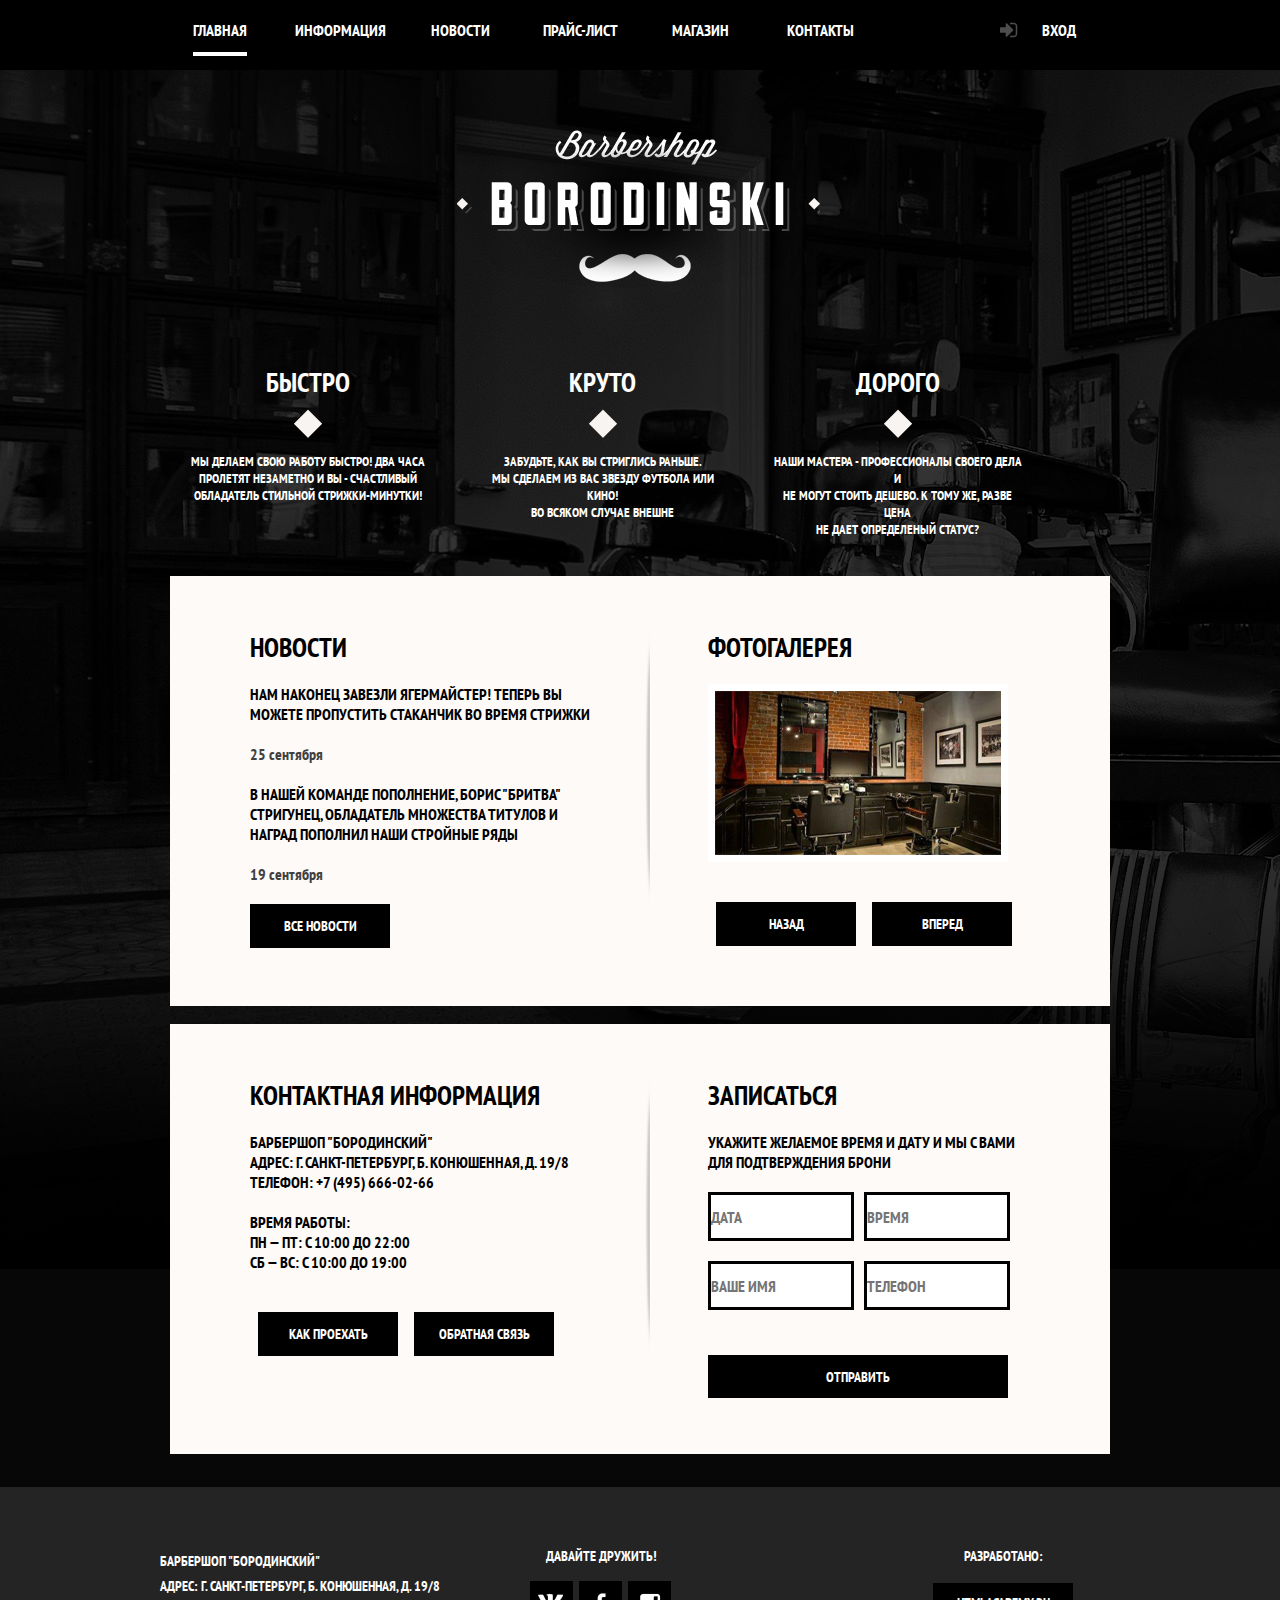
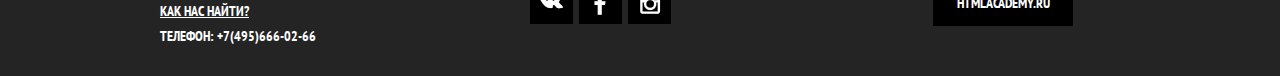
==== index.html @ 6048a59b "first push" ====
<!DOCTYPE html>
<html>
<head>
	<title>Барбершоп «Бородинский»</title>
	<link rel="stylesheet" href="style.css">
</head>
<body>
	<div class="wrapper">
		<header class="header header_size header__btn_text">
			<div class="container">	
				<ul type="none">
					<li><a href="#" class="header__btn header__btn_size">Главная<img src="img/header_border-bottom.png"></a></li>
					<li><a href="#" class="header__btn header__btn_size">Информация</a></li>
					<li><a href="#" class="header__btn header__btn_size">Новости</a></li>
					<li><a href="#" class="header__btn header__btn_size">Прайс-лист</a></li>
					<li><a href="#" class="header__btn header__btn_size">Магазин</a></li>
					<li><a href="#" class="header__btn header__btn_size">Контакты</a></li>
				</ul>

					<a href="#" class="header__btn header__btn_size header__btn_align">
					<img src="img/icon-login.png" class="header__btn__icon-login header__btn__icon-login_size">Вход</a>

					<div class="clearfix"></div>
			</div>
		</header>
	<div class="container">		
		<div class="logo logo_size">
			<img src="img/logo.png">
		</div>

		<div class="description description_size">
			<div class="description__clause description__clause_size description_text"><h3>Быстро</h3>
			<img src="img/shape.png"><br>
			<p>Мы делаем свою работу быстро! два часа<br> 
				пролетят незаметно и вы - счастливый<br>
				обладатель стильной стрижки-минутки!</p>
			</div>
			
			<div class="description__clause description__clause_size description_text"><h3>Круто</h3>
			<img src="img/shape.png"><br>
			<p>Забудьте, как вы стриглись раньше.<br>
				Мы сделаем из вас звезду футбола или кино!<br>
				во всяком случае внешне</p>
			</div>

			<div class="description__clause description__clause_size description_text"><h3>Дорого</h3>
			<img src="img/shape.png"><br>
			<p>Наши мастера - профессионалы своего дела и<br>
				не могут стоить дешево. К тому же, разве цена<br>
			не дает определеный статус?</p>
			</div>
		</div>

		<div class="news-photo news-photo_size">
			<div class="news news-size news_text">
				<h3>Новости</h3>
				<br>
				<p>Нам наконец завезли ягермайстер! теперь вы<br>
				 можете пропустить стаканчик во время стрижки</p><br>
				<p class="news_date">25 сентября</p>
				<br>
				<p>В нашей команде пополнение, Борис "Бритва"<br>
					стригунец, обладатель множества титулов и<br>
				наград пополнил наши стройные ряды</p><br>
				<p class="news_date">19 сентября</p>
				<br>
				<a href="#">
					<div class="news-photo__btn news-photo__btn_size news-photo__btn_text">Все новости</div>
				</a>
			</div>

			<div class="news-photo-line">
			<img src="img/news-photo-line.png">
			</div>

			<div class="photo photo_size photo_text">
				<h3>Фотогалерея</h3>
				<br>
				<div class="photo_img"><img src="img/photo-img.png"></div>

				<a href="#">
					<div class="news-photo__btn photo__btn_size news-photo__btn_text news-photo__btn_float">Назад</div>
				</a>

				<a href="#">
					<div class="news-photo__btn photo__btn_size news-photo__btn_text news-photo__btn_float">Вперед</div>
				</a>
			</div>


		</div>

		<div class="contacts-sign-up contacts-sign-up_size">
			<div class="contacts contacts_size contacts_text">
				<h3>Контактная информация</h3>
				<br>
				<ul type="none">
					<li>Барбершоп "Бородинский"</li>
					<li>Адрес: г. Санкт-Петербург, Б. Конюшенная, д. 19/8</li>
					<li>Телефон: +7 (495) 666-02-66</li>
				</ul>
				<br>
				<ul type="none">
					<li>Время Работы:</li>
					<li>ПН — ПТ: С 10:00 ДО 22:00</li>
					<li>СБ — ВС: С 10:00 ДО 19:00</li>
				</ul>

				<a href="#">
					<div class="contacts__btn contacts__btn_size contacts__btn_text contacts__btn_float">Как проехать</div>
				</a>

				<a href="#">
					<div class="contacts__btn contacts__btn_size contacts__btn_text contacts__btn_float">Обратная связь</div>
				</a>
			</div>

			<div class="news-photo-line">
			<img src="img/news-photo-line.png">
			</div>

			<div class="sign-up sign-up_size sign-up_text">

				<form>
				<h3>Записаться</h3>
				<br>
				<p>Укажите желаемое время и дату и мы с Вами для подтверждения брони</p>

				<input type="text" name="sign-up-date" placeholder="Дата" class="sign-in__input-field_size sign-in__input-field_text sign-in__input-field_border sign-in__input-field_float">

				<input type="text" name="sign-up-time" placeholder="Время" class="sign-in__input-field_size sign-in__input-field_text sign-in__input-field_border sign-in__input-field_float">

				<input type="text" name="sign-up-name" placeholder="Ваше имя" class="sign-in__input-field_size sign-in__input-field_text sign-in__input-field_border sign-in__input-field_float">

				<input type="text" name="sign-up-name" placeholder="Телефон" class="sign-in__input-field_size sign-in__input-field_text sign-in__input-field_border sign-in__input-field_float">

				<input type="submit" name="sign-up" value="Отправить" class="sign-in__btn-submit_size sign-in__btn-submit_text sign-in__btn-submit_border">
				</form>
			</div>
		</div>
	</div>
		<footer class="footer footer_size">
			<div class="container">
				<div class="footer__adress_size footer__adress_text footer_float">
					<ul type="none">
						<li>Барбершоп "Бородинский"</li>
						<li>Адрес: г. Санкт-Петербург, Б. Конюшенная, д. 19/8</li>
						<li><span class="footer__adress__text_underline">Как нас найти?</span></li>
						<li>Телефон: +7(495)666-02-66</li>
					</ul>
				</div>

				<div class="footer__vk-fb_size footer__vk-fb_text footer_float">
					<h4>Давайте дружить!</h4>
					<br>
					<div class="footer__vk_size">
						<img src="img/vk-img.png" class="footer__vk_img">
					</div>

					<div class="footer__f_size">
						<img src="img/facebook-img.png" class="footer__f_img">
					</div>

					<div class="footer__camera_size">
						<img src="img/camera-img.png" class="footer__camera_img">
					</div>
				</div>

				<div class="footer__developer_size footer__developer_text footer_float">
					<h4>Разработано:</h4>
					<div class="footer__develer__html-academy_size footer__develer__html-academy_text">
						<a href="#">htmlacademy.ru</a>
					</div>
				</div>
			</div>
		</footer>
	</div>
</body>
</html>
---- style.css ----
* {
	margin: 0;
	padding: 0;
}

a {
	text-decoration: none;
	color: inherit;
}

h3 {
	font-size: 20px;
}

.wrapper {
	background: url(img/background.png);
}

.container {
	width: 960px;
	margin: 0 auto;
}

.header {
	background: black;
	clear: both;
}

.clearfix {
	width: 100%;
	display: block;
	clear: both;
}

.header_size {
	width: 100%;
	height: 70px;
}
.header__btn {
	float: left;
}

.header__btn:hover {
	background: #242424;
}

.header__btn_size{
	width: 100px;
	height: calc(70px - 40px);
	padding: 20px 0;
	margin: 0 10px;
}

@font-face {
    font-family: "PT Sans Narrow Bold"; /* Гарнитура шрифта */
    src: url(fonts/PTSans/PTN77F.ttf); /* Путь к файлу со шрифтом */
   }

.header__btn_text{
	color: white;
	text-transform: uppercase;
	text-align: center;
	font-size: 16px;
	font-family: "PT Sans Narrow Bold";
}

.header__btn__icon-login{
	float: left;
}

.header__btn__icon-login_size {
	width:18px;
	height: 16px;
	margin: 2px 0 0; 
}

.header__btn_align {
	margin: 0 20px 0 120px;
}

.logo {
	clear: both;
}

.logo_size {
	width: 367px;
	height: 153px;
	margin: 60px auto 41px;
}

.description {
	clear: both;
}

.description p {
	font-size: 13px;
}

.description h3 {
	font-size: 27px;
}

.description_size {
	width: 100%;
	height: 168px;
	margin: 82px auto 43px;
}

.description_text {
	color: white;
	text-transform: uppercase;
	text-align: center;
	font-family: "PT Sans Narrow Bold";
}

.description__clause {
	float: left;
}

.description__clause_size {
	width: 255px;
	height: 167px;
	margin: 0 20px;
}

.news-photo {
	background: #fdfaf7;
	clear: both;
}

.news-photo_size {
	width: calc(940px - 160px);
	height: calc(430px - 108px);
	padding: 54px 80px;
	margin: 42px auto 18px;
}

.news {
	float: left;
}

/*.news:after {
	content: "";
	display: block;
	width: 8px;
	height: 278px;
	background: url("img/news-photo-line.png") no-repeat;
}*/

.news-size {
	width: calc(380px - 40px);
	height: 323px;
	margin: 0 55px 0 0;
}

.news_text {
	text-transform: uppercase;
	font-size: 16px;
	font-family: "PT Sans Narrow Bold";
}
.news h3 {
	font-size: 27px;
}

.news_date {
	color: #41403f;
	font-size: 16px;
	text-transform: lowercase;
}

.news-photo__btn {
	background: black;
}

.news-photo__btn_size {
	width: 140px;
	height: calc(44px - 15px);
	padding: 15px 0 0 0;
}

.news-photo__btn_text {
	color: white;
	text-transform: uppercase;
	text-align: center;
	line-height: 14px;
	font-size: 14px;
	font-family: "PT Sans Narrow Bold";
}

.news-photo__btn_float {
	float: left;
}

.news-photo-line {
	float: left;
}

.photo {
	float: left;
}

.photo_size {
	width: calc(355px - 40px);
	height: 322px;
	margin: 0 0 0 55px;
}

.photo_text {
	text-transform: uppercase;
	font-size: 16px;
	font-family: "PT Sans Narrow Bold";
}

.photo h3 {
	font-size: 27px;
}

.photo_img {
	width: 286px;
	height: 164px;
	border: 7px solid #fff;
}

.photo__btn_size {
	width: 140px;
	height: calc(44px - 15px);
	padding: 15px 0 0 0;
	margin: 40px 8px 0;
}


.contacts-sign-up {
	background: #fdfaf7;
	clear: both;
}

.contacts-sign-up_size {
	width: calc(940px - 160px);
	height: calc(430px - 108px);
	padding: 54px 80px;
	margin: 18px auto 33px;
}

.contacts {
	float: left;
}

.contacts_size {
	width: calc(380px - 40px);
	height: 322px;
	margin: 0 55px 0 0;
}

.contacts_text {
	text-transform: uppercase;
	font-size: 16px;
	font-family: "PT Sans Narrow Bold";
}

.contacts h3 {
	font-size: 27px;	
}

.contacts br {
	line-height: 40px;
}

.footer {
	clear: both;
}

.contacts__btn {
	background: black;
}

.contacts__btn_size {
	width: 140px;
	height: calc(44px - 15px);
	padding: 15px 0 0 0;
	margin: 40px 8px 0;
}

.contacts__btn_text {
	color: white;
	text-transform: uppercase;
	text-align: center;
	line-height: 14px;
	font-size: 14px;
	font-family: "PT Sans Narrow Bold";
}

.contacts__btn_float {
	float: left;
}

.sign-up {
	float: left;
}

.sign-up_size {
	width: calc(355px - 40px);
	height: 322px;
	margin: 0 0 0 55px;
}

.sign-up_text {
	text-transform: uppercase;
	font-size: 16px;
	font-family: "PT Sans Narrow Bold";
}

.sign-up h3 {
	font-size: 27px;	
}

/*.sign-up input [type="text"] {
	color: black;
}

.sign-up input [type="text"]::-webkit-input-placeholder {
	color: black;
}

.sign-up   input[type="search"]::-moz-placeholder {
    color: black;
}*/

.sign-in__input-field_size {
	width: 140px;
	height: 43px;
	margin: 20px 10px 0 0;
}

.sign-in__input-field_text { 
	text-transform: uppercase;
	font-size: 16px;
	font-family: "PT Sans Narrow Bold";
}

.sign-in__input-field_border {
	border: 3px solid black;
}

.sign-in__input-field_float {
	float: left;
}

.sign-in__btn-submit_size {
	width: 300px;
	height: 43px;
	background: black;
	margin: 45px 0 0;
}

.sign-in__btn-submit_text {
	color: white;
	text-transform: uppercase;
	text-align: center;
	line-height: 14px;
	font-size: 14px;
	font-family: "PT Sans Narrow Bold";
}

.sign-in__btn-submit_border {
	border: 1px solid black;
}

.footer_size {
	width: 100%;
	height: 189px;
	margin: 33px auto 0;
	background: #242424;
}

.footer__adress_size {
	margin: 62px 45px 0 0; 
}


.footer__adress_text {
	color: white;
	text-transform: uppercase;
	text-align: left;
	line-height: 25px;
	font-size: 14px;
	font-family: "PT Sans Narrow Bold";
}

.footer__adress__text_underline {
	text-decoration: underline;
}

.footer_float {
	float: left;
}

.footer h4 {
	color: white;
	text-transform: uppercase;
	text-align: center;
	line-height: 14px;
	font-size: 14px;
	font-family: "PT Sans Narrow Bold";
}

.footer__vk-fb_size {
	width: 143px;
	height: 87px;
	margin: 62px 130px 0 45px; 
}

.footer__vk_size {
	width: 43px;
	height: 43px;
	margin: 0 3px 0 0;
	background: black;
	float: left;
}

.footer__vk_img {
	margin: 12px 0 0 8px;
}

.footer__f_size {
	width: 43px;
	height: 43px;
	margin: 0 3px 0 3px;
	background: black;
	float: left;
}

.footer__f_img {
	margin: 12px 0 0 15px;
}

.footer__camera_size {
	width: 43px;
	height: 43px;
	margin: 0 0 0 3px;
	background: black;
	float: left;
}

.footer__camera_img {
	margin: 12px 0 0 12px;
}

.footer__developer_size {
	width: 140px;
	height: 78px;
	margin: 62px 0 0 130px; 
	float: left;
}

.footer__developer_text {
	color: white;
	text-transform: uppercase;
	text-align: center;
	line-height: 14px;
	font-size: 14px;
	font-family: "PT Sans Narrow Bold";
}

.footer__develer__html-academy_size {
	width: 140px;
	height: 43px;
	margin: 20px 0 0;
	background: black;	
}

.footer__develer__html-academy_text {
	line-height: 40px;
}
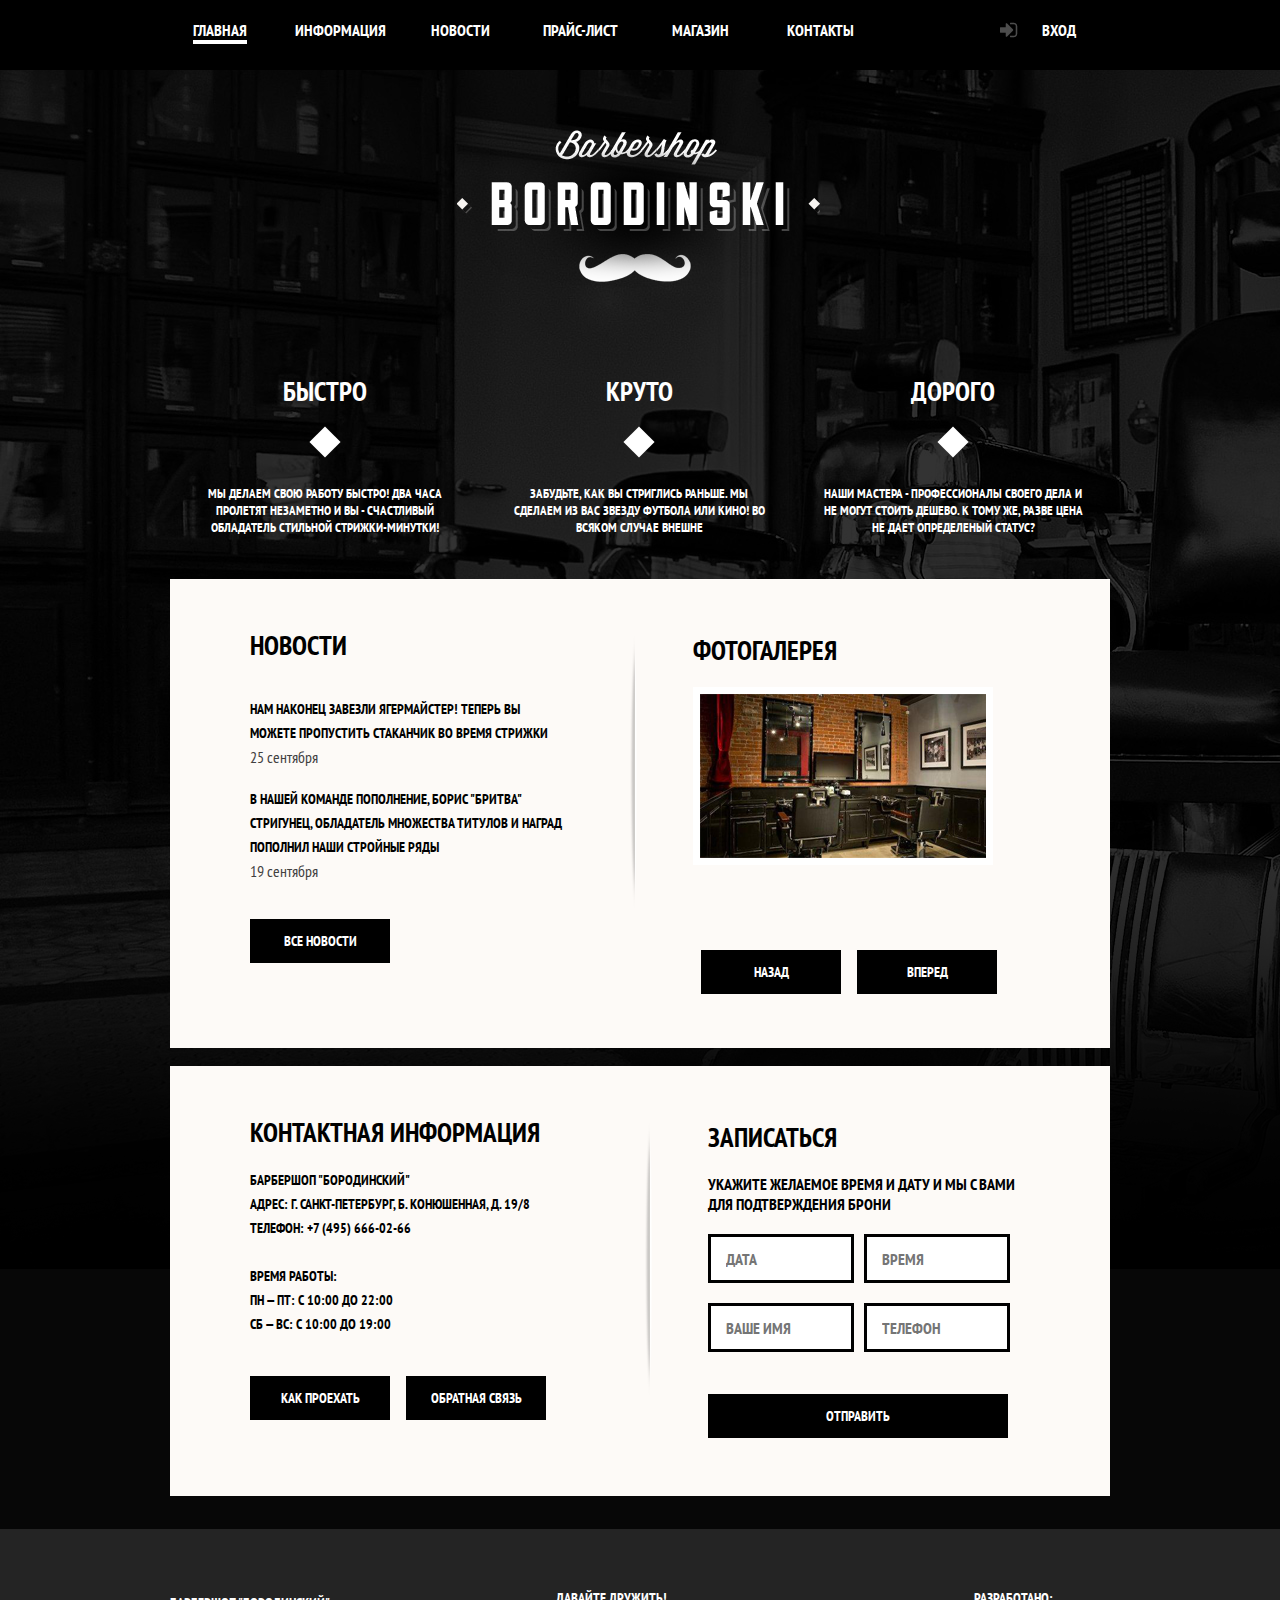
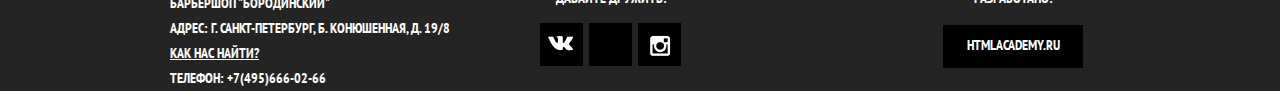
==== commit c0ee51c6: "misha-trololo" ====
--- a/index.html
+++ b/index.html
@@ -9,143 +9,142 @@
 		<header class="header header_size header__btn_text">
 			<div class="container">	
 				<ul type="none">
-					<li><a href="#" class="header__btn header__btn_size">Главная<img src="img/header_border-bottom.png"></a></li>
-					<li><a href="#" class="header__btn header__btn_size">Информация</a></li>
-					<li><a href="#" class="header__btn header__btn_size">Новости</a></li>
-					<li><a href="#" class="header__btn header__btn_size">Прайс-лист</a></li>
-					<li><a href="#" class="header__btn header__btn_size">Магазин</a></li>
-					<li><a href="#" class="header__btn header__btn_size">Контакты</a></li>
+					<li><a class="header__btn header__btn_size" href="#"><span class="header__btn_border">Главная</span><!-- <img src="img/header_border-bottom.png"> --></a></li>
+					<li><a class="header__btn header__btn_size" href="#">Информация</a></li>
+					<li><a class="header__btn header__btn_size" href="#">Новости</a></li>
+					<li><a class="header__btn header__btn_size" href="#">Прайс-лист</a></li>
+					<li><a class="header__btn header__btn_size" href="#">Магазин</a></li>
+					<li><a class="header__btn header__btn_size" href="#">Контакты</a></li>
 				</ul>
 
-					<a href="#" class="header__btn header__btn_size header__btn_align">
-					<img src="img/icon-login.png" class="header__btn__icon-login header__btn__icon-login_size">Вход</a>
+				<a class="header__btn header__btn_size header__btn_align" href="#">
+				<img class="header__btn__icon-login header__btn__icon-login_size" src="img/icon-login.png">Вход</a>
 
-					<div class="clearfix"></div>
+				<div class="clearfix"></div>
 			</div>
 		</header>
-	<div class="container">		
-		<div class="logo logo_size">
-			<img src="img/logo.png">
-		</div>
+			<div class="container">		
+				<div class="logo logo_size">
+					<img src="img/logo.png">
+				</div>
 
-		<div class="description description_size">
-			<div class="description__clause description__clause_size description_text"><h3>Быстро</h3>
-			<img src="img/shape.png"><br>
-			<p>Мы делаем свою работу быстро! два часа<br> 
-				пролетят незаметно и вы - счастливый<br>
-				обладатель стильной стрижки-минутки!</p>
+				<div class="description description_size">
+					<div class="description__clause description__clause_size description_text"><h3>Быстро</h3>
+					<p>Мы делаем свою работу быстро! 
+						два часа пролетят незаметно и вы - счастливый 
+						обладатель стильной стрижки-минутки!</p>
+					</div>
+					
+					<div class="description__clause description__clause_size description_text"><h3>Круто</h3>
+					<p>Забудьте, как вы стриглись раньше. 
+						Мы сделаем из вас звезду футбола или кино! 
+						во всяком случае внешне</p>
+					</div>
+
+					<div class="description__clause description__clause_size description_text"><h3>Дорого</h3>
+					<p>Наши мастера - профессионалы своего дела и
+						не могут стоить дешево. К тому же, разве цена
+						не дает определеный статус?</p>
+					</div>
+					<div class="clearfix"></div>
+				</div>
+
+				<div class="news-photo news-photo_size">
+					<div class="news news-size news_text news_float">
+						<h3>Новости</h3>
+						<div class="news__first_size">
+						<p>Нам наконец завезли ягермайстер! теперь вы
+						 	можете пропустить стаканчик во время стрижки</p>
+						<p class="news_date">25 сентября</p>
+						</div>
+						<div class="news__second_size">
+						<p>В нашей команде пополнение, Борис "Бритва"
+							стригунец, обладатель множества титулов и
+							наград пополнил наши стройные ряды</p>
+						<p class="news_date">19 сентября</p>
+						</div>
+						<a href="#">
+							<div class="news-photo__btn news-photo__btn_size news-photo__btn_text">Все новости</div>
+						</a>
+					</div>
+
+					<div class="news-photo-line">
+					<img src="img/news-photo-line.png">
+					</div>
+
+					<div class="photo photo_size photo_text">
+						<h3>Фотогалерея</h3>
+						<br>
+						<div class="photo_img"><img src="img/photo-img.png"></div>
+
+						<a href="#">
+							<div class="news-photo__btn photo__btn_size news-photo__btn_text news-photo__btn_float">Назад</div>
+						</a>
+
+						<a href="#">
+							<div class="news-photo__btn photo__btn_size news-photo__btn_text news-photo__btn_float">Вперед</div>
+						</a>
+					</div>
+					<div class="clearfix"></div>
+				</div>
+
+				<div class="contacts-sign-up contacts-sign-up_size">
+					<div class="contacts contacts_size contacts_text">
+						<h3>Контактная информация</h3>
+						<br>
+						<ul type="none">
+							<li>Барбершоп "Бородинский"</li>
+							<li>Адрес: г. Санкт-Петербург, Б. Конюшенная, д. 19/8</li>
+							<li>Телефон: +7 (495) 666-02-66</li>
+						</ul>
+						<br>
+						<ul type="none">
+							<li>Время Работы:</li>
+							<li>ПН — ПТ: С 10:00 ДО 22:00</li>
+							<li>СБ — ВС: С 10:00 ДО 19:00</li>
+						</ul>
+
+						<a href="#">
+							<div class="contacts__btn contacts__btn_size contacts__btn_text contacts__btn_margin-right contacts__btn_float">Как проехать</div>
+						</a>
+
+						<a href="#">
+							<div class="contacts__btn contacts__btn_size contacts__btn_text contacts__btn_margin-left contacts__btn_float">Обратная связь</div>
+						</a>
+					</div>
+
+					<div class="news-photo-line">
+					<img src="img/news-photo-line.png">
+					</div>
+
+					<div class="sign-up sign-up_size sign-up_text">
+
+						<form>
+							<h3>Записаться</h3>
+							<br>
+							<p>Укажите желаемое время и дату и мы с Вами для подтверждения брони</p>
+
+							<input class="sign-in__input-field_size sign-in__input-field_text sign-in__input-field_border sign-in__input-field_outline sign-in__input-field_float" type="text" name="sign-up-date" placeholder="Дата">
+
+							<input class="sign-in__input-field_size sign-in__input-field_text sign-in__input-field_border sign-in__input-field_outline sign-in__input-field_float" type="text" name="sign-up-time" placeholder="Время">
+
+							<input class="sign-in__input-field_size sign-in__input-field_text sign-in__input-field_border sign-in__input-field_outline sign-in__input-field_float" type="text" name="sign-up-name" placeholder="Ваше имя">
+
+							<input class="sign-in__input-field_size sign-in__input-field_text sign-in__input-field_border sign-in__input-field_outline sign-in__input-field_float" type="text" name="sign-up-name" placeholder="Телефон">
+
+							<input type="submit" name="sign-up" value="Отправить" class="sign-in__btn-submit_size sign-in__btn-submit_text sign-in__btn-submit_border">
+						</form>
+					</div>
+					<div class="clearfix"></div>
+				</div>
 			</div>
-			
-			<div class="description__clause description__clause_size description_text"><h3>Круто</h3>
-			<img src="img/shape.png"><br>
-			<p>Забудьте, как вы стриглись раньше.<br>
-				Мы сделаем из вас звезду футбола или кино!<br>
-				во всяком случае внешне</p>
-			</div>
-
-			<div class="description__clause description__clause_size description_text"><h3>Дорого</h3>
-			<img src="img/shape.png"><br>
-			<p>Наши мастера - профессионалы своего дела и<br>
-				не могут стоить дешево. К тому же, разве цена<br>
-			не дает определеный статус?</p>
-			</div>
-		</div>
-
-		<div class="news-photo news-photo_size">
-			<div class="news news-size news_text">
-				<h3>Новости</h3>
-				<br>
-				<p>Нам наконец завезли ягермайстер! теперь вы<br>
-				 можете пропустить стаканчик во время стрижки</p><br>
-				<p class="news_date">25 сентября</p>
-				<br>
-				<p>В нашей команде пополнение, Борис "Бритва"<br>
-					стригунец, обладатель множества титулов и<br>
-				наград пополнил наши стройные ряды</p><br>
-				<p class="news_date">19 сентября</p>
-				<br>
-				<a href="#">
-					<div class="news-photo__btn news-photo__btn_size news-photo__btn_text">Все новости</div>
-				</a>
-			</div>
-
-			<div class="news-photo-line">
-			<img src="img/news-photo-line.png">
-			</div>
-
-			<div class="photo photo_size photo_text">
-				<h3>Фотогалерея</h3>
-				<br>
-				<div class="photo_img"><img src="img/photo-img.png"></div>
-
-				<a href="#">
-					<div class="news-photo__btn photo__btn_size news-photo__btn_text news-photo__btn_float">Назад</div>
-				</a>
-
-				<a href="#">
-					<div class="news-photo__btn photo__btn_size news-photo__btn_text news-photo__btn_float">Вперед</div>
-				</a>
-			</div>
-
-
-		</div>
-
-		<div class="contacts-sign-up contacts-sign-up_size">
-			<div class="contacts contacts_size contacts_text">
-				<h3>Контактная информация</h3>
-				<br>
-				<ul type="none">
-					<li>Барбершоп "Бородинский"</li>
-					<li>Адрес: г. Санкт-Петербург, Б. Конюшенная, д. 19/8</li>
-					<li>Телефон: +7 (495) 666-02-66</li>
-				</ul>
-				<br>
-				<ul type="none">
-					<li>Время Работы:</li>
-					<li>ПН — ПТ: С 10:00 ДО 22:00</li>
-					<li>СБ — ВС: С 10:00 ДО 19:00</li>
-				</ul>
-
-				<a href="#">
-					<div class="contacts__btn contacts__btn_size contacts__btn_text contacts__btn_float">Как проехать</div>
-				</a>
-
-				<a href="#">
-					<div class="contacts__btn contacts__btn_size contacts__btn_text contacts__btn_float">Обратная связь</div>
-				</a>
-			</div>
-
-			<div class="news-photo-line">
-			<img src="img/news-photo-line.png">
-			</div>
-
-			<div class="sign-up sign-up_size sign-up_text">
-
-				<form>
-				<h3>Записаться</h3>
-				<br>
-				<p>Укажите желаемое время и дату и мы с Вами для подтверждения брони</p>
-
-				<input type="text" name="sign-up-date" placeholder="Дата" class="sign-in__input-field_size sign-in__input-field_text sign-in__input-field_border sign-in__input-field_float">
-
-				<input type="text" name="sign-up-time" placeholder="Время" class="sign-in__input-field_size sign-in__input-field_text sign-in__input-field_border sign-in__input-field_float">
-
-				<input type="text" name="sign-up-name" placeholder="Ваше имя" class="sign-in__input-field_size sign-in__input-field_text sign-in__input-field_border sign-in__input-field_float">
-
-				<input type="text" name="sign-up-name" placeholder="Телефон" class="sign-in__input-field_size sign-in__input-field_text sign-in__input-field_border sign-in__input-field_float">
-
-				<input type="submit" name="sign-up" value="Отправить" class="sign-in__btn-submit_size sign-in__btn-submit_text sign-in__btn-submit_border">
-				</form>
-			</div>
-		</div>
-	</div>
 		<footer class="footer footer_size">
 			<div class="container">
 				<div class="footer__adress_size footer__adress_text footer_float">
 					<ul type="none">
 						<li>Барбершоп "Бородинский"</li>
 						<li>Адрес: г. Санкт-Петербург, Б. Конюшенная, д. 19/8</li>
-						<li><span class="footer__adress__text_underline">Как нас найти?</span></li>
+						<li><a class="footer__adress__text_underline" href="#">Как нас найти?</a></li>
 						<li>Телефон: +7(495)666-02-66</li>
 					</ul>
 				</div>
@@ -153,25 +152,32 @@
 				<div class="footer__vk-fb_size footer__vk-fb_text footer_float">
 					<h4>Давайте дружить!</h4>
 					<br>
-					<div class="footer__vk_size">
-						<img src="img/vk-img.png" class="footer__vk_img">
-					</div>
-
-					<div class="footer__f_size">
-						<img src="img/facebook-img.png" class="footer__f_img">
-					</div>
-
-					<div class="footer__camera_size">
-						<img src="img/camera-img.png" class="footer__camera_img">
-					</div>
+					<ul type="none">
+						<li>
+							<div class="footer__vk_size">
+								<img class="footer__vk_img" src="img/vk-img.png">
+							</div>
+						</li>
+						<li>
+							<div class="footer__f_size"><i class="icon-facebook">&#xf09a;</i>
+								<!-- <img class="footer__f_img" src="img/facebook-img.png"> -->
+							</div>
+						</li>
+						<li>
+							<div class="footer__camera_size">
+								<img class="footer__camera_img" src="img/camera-img.png">
+							</div>
+						</li>
+					</ul>
 				</div>
 
 				<div class="footer__developer_size footer__developer_text footer_float">
 					<h4>Разработано:</h4>
 					<div class="footer__develer__html-academy_size footer__develer__html-academy_text">
-						<a href="#">htmlacademy.ru</a>
+					<a href="#">htmlacademy.ru</a>
 					</div>
 				</div>
+				<div class="clearfix"></div>
 			</div>
 		</footer>
 	</div>
--- a/style.css
+++ b/style.css
@@ -34,7 +34,6 @@
 
 .header_size {
 	width: 100%;
-	height: 70px;
 }
 .header__btn {
 	float: left;
@@ -46,8 +45,8 @@
 
 .header__btn_size{
 	width: 100px;
-	height: calc(70px - 40px);
-	padding: 20px 0;
+	height: calc(70px - 20px);
+	padding: 20px 0 0;
 	margin: 0 10px;
 }
 
@@ -56,12 +55,70 @@
     src: url(fonts/PTSans/PTN77F.ttf); /* Путь к файлу со шрифтом */
    }
 
+@font-face {
+    font-family: "PT Sans Narrow"; /* Гарнитура шрифта */
+    src: url(fonts/PTSans/PTN57F.ttf); /* Путь к файлу со шрифтом */
+   }
+
+@font-face {
+      font-family: 'fontello';
+      src: url('fonts/fontello.eot?34928646');
+      src: url('fonts/fontello.eot?34928646#iefix') format('embedded-opentype'),
+           url('fonts/fontello.woff?34928646') format('woff'),
+           url('fonts/fontello.ttf?34928646') format('truetype'),
+           url('fonts/fontello.svg?34928646#fontello') format('svg');
+      font-weight: normal;
+      font-style: normal;
+}
+
+ [class^="icon-"]:before, [class*=" icon-"]:before {
+  font-family: "fontello";
+  font-style: normal;
+  font-weight: normal;
+  speak: none;
+ 
+  display: inline-block;
+  text-decoration: inherit;
+  width: 1em;
+  margin-right: .2em;
+  text-align: center;
+  /* opacity: .8; */
+ 
+  /* For safety - reset parent styles, that can break glyph codes*/
+  font-variant: normal;
+  text-transform: none;
+ 
+  /* fix buttons height, for twitter bootstrap */
+  line-height: 1em;
+ 
+  /* Animation center compensation - margins should be symmetric */
+  /* remove if not needed */
+  margin-left: .2em;
+ 
+  /* you can be more comfortable with increased icons size */
+  /* font-size: 120%; */
+ 
+  /* Font smoothing. That was taken from TWBS */
+  -webkit-font-smoothing: antialiased;
+  -moz-osx-font-smoothing: grayscale;
+ 
+  /* Uncomment for 3D effect */
+  /* text-shadow: 1px 1px 1px rgba(127, 127, 127, 0.3); */
+}
+ 
+.icon-facebook:before { content: '\f09a'; } /* '' */
+.icon-vkontakte:before { content: '\f189'; } /* '' */
+
 .header__btn_text{
 	color: white;
 	text-transform: uppercase;
 	text-align: center;
 	font-size: 16px;
 	font-family: "PT Sans Narrow Bold";
+}
+
+.header__btn_border {
+	border-bottom: 4px solid white;
 }
 
 .header__btn__icon-login{
@@ -78,19 +135,12 @@
 	margin: 0 20px 0 120px;
 }
 
-.logo {
-	clear: both;
-}
 
 .logo_size {
 	width: 367px;
-	height: 153px;
 	margin: 60px auto 41px;
 }
 
-.description {
-	clear: both;
-}
 
 .description p {
 	font-size: 13px;
@@ -101,8 +151,7 @@
 }
 
 .description_size {
-	width: 100%;
-	height: 168px;
+	width: calc(960px - 20px);
 	margin: 82px auto 43px;
 }
 
@@ -114,13 +163,23 @@
 }
 
 .description__clause {
-	float: left;
+	display: inline-block;
+	vertical-align: top;
 }
 
 .description__clause_size {
-	width: 255px;
-	height: 167px;
-	margin: 0 20px;
+	width: 260px;
+	margin: 0 25px;
+}
+
+.description__clause p:before {
+	content: "";
+	display: block;
+	width: 22px;
+	height: 22px;
+	background: white;
+	transform: rotate(45deg);
+	margin: 23px auto 32px;
 }
 
 .news-photo {
@@ -130,13 +189,8 @@
 
 .news-photo_size {
 	width: calc(940px - 160px);
-	height: calc(430px - 108px);
 	padding: 54px 80px;
 	margin: 42px auto 18px;
-}
-
-.news {
-	float: left;
 }
 
 /*.news:after {
@@ -148,15 +202,19 @@
 }*/
 
 .news-size {
-	width: calc(380px - 40px);
-	height: 323px;
+	width: calc(380px - 55px);
 	margin: 0 55px 0 0;
 }
 
 .news_text {
 	text-transform: uppercase;
-	font-size: 16px;
-	font-family: "PT Sans Narrow Bold";
+	line-height: 24px;
+	font-size: 14px;
+	font-family: "PT Sans Narrow Bold";
+}
+
+.news_float {
+	float: left;
 }
 .news h3 {
 	font-size: 27px;
@@ -166,6 +224,19 @@
 	color: #41403f;
 	font-size: 16px;
 	text-transform: lowercase;
+	font-family: "PT Sans Narrow", sans-serif;
+}
+
+.news__first_size {
+	width: calc(100% - 10px);
+	padding-right: 10px;
+	margin: 40px 0 18px;
+}
+
+.news__second_size {
+	width: calc(100% - 10px);
+	padding-right: 10px;
+	margin: 18px 0 36px;
 }
 
 .news-photo__btn {
@@ -201,7 +272,7 @@
 
 .photo_size {
 	width: calc(355px - 40px);
-	height: 322px;
+/*	height: 322px;*/
 	margin: 0 0 0 55px;
 }
 
@@ -225,7 +296,7 @@
 	width: 140px;
 	height: calc(44px - 15px);
 	padding: 15px 0 0 0;
-	margin: 40px 8px 0;
+	margin: 85px 8px 0;
 }
 
 
@@ -236,7 +307,7 @@
 
 .contacts-sign-up_size {
 	width: calc(940px - 160px);
-	height: calc(430px - 108px);
+/*	height: calc(430px - 108px);*/
 	padding: 54px 80px;
 	margin: 18px auto 33px;
 }
@@ -253,7 +324,8 @@
 
 .contacts_text {
 	text-transform: uppercase;
-	font-size: 16px;
+	font-size: 14px;
+	line-height: 24px;
 	font-family: "PT Sans Narrow Bold";
 }
 
@@ -277,7 +349,15 @@
 	width: 140px;
 	height: calc(44px - 15px);
 	padding: 15px 0 0 0;
-	margin: 40px 8px 0;
+	margin: 40px 0 0;
+}
+
+.contacts__btn_margin-right {
+	margin-right: 8px;
+}
+
+.contacts__btn_margin-left {
+	margin-left: 8px;
 }
 
 .contacts__btn_text {
@@ -326,8 +406,9 @@
 }*/
 
 .sign-in__input-field_size {
-	width: 140px;
+	width: calc(140px - 15px);
 	height: 43px;
+	padding-left: 15px;
 	margin: 20px 10px 0 0;
 }
 
@@ -341,15 +422,19 @@
 	border: 3px solid black;
 }
 
+.sign-in__input-field_outline {
+	outline: 0 solid black;
+}
+
 .sign-in__input-field_float {
 	float: left;
 }
 
 .sign-in__btn-submit_size {
 	width: 300px;
-	height: 43px;
-	background: black;
-	margin: 45px 0 0;
+	height: 44px;
+	background: black;
+	margin: 42px 0 0;
 }
 
 .sign-in__btn-submit_text {
@@ -367,13 +452,12 @@
 
 .footer_size {
 	width: 100%;
-	height: 189px;
 	margin: 33px auto 0;
 	background: #242424;
 }
 
 .footer__adress_size {
-	margin: 62px 45px 0 0; 
+	margin: 62px 45px 0 10px; 
 }
 
 
@@ -405,7 +489,6 @@
 
 .footer__vk-fb_size {
 	width: 143px;
-	height: 87px;
 	margin: 62px 130px 0 45px; 
 }
 
@@ -427,6 +510,7 @@
 	margin: 0 3px 0 3px;
 	background: black;
 	float: left;
+	font-family: "fontello";
 }
 
 .footer__f_img {
@@ -447,7 +531,6 @@
 
 .footer__developer_size {
 	width: 140px;
-	height: 78px;
 	margin: 62px 0 0 130px; 
 	float: left;
 }
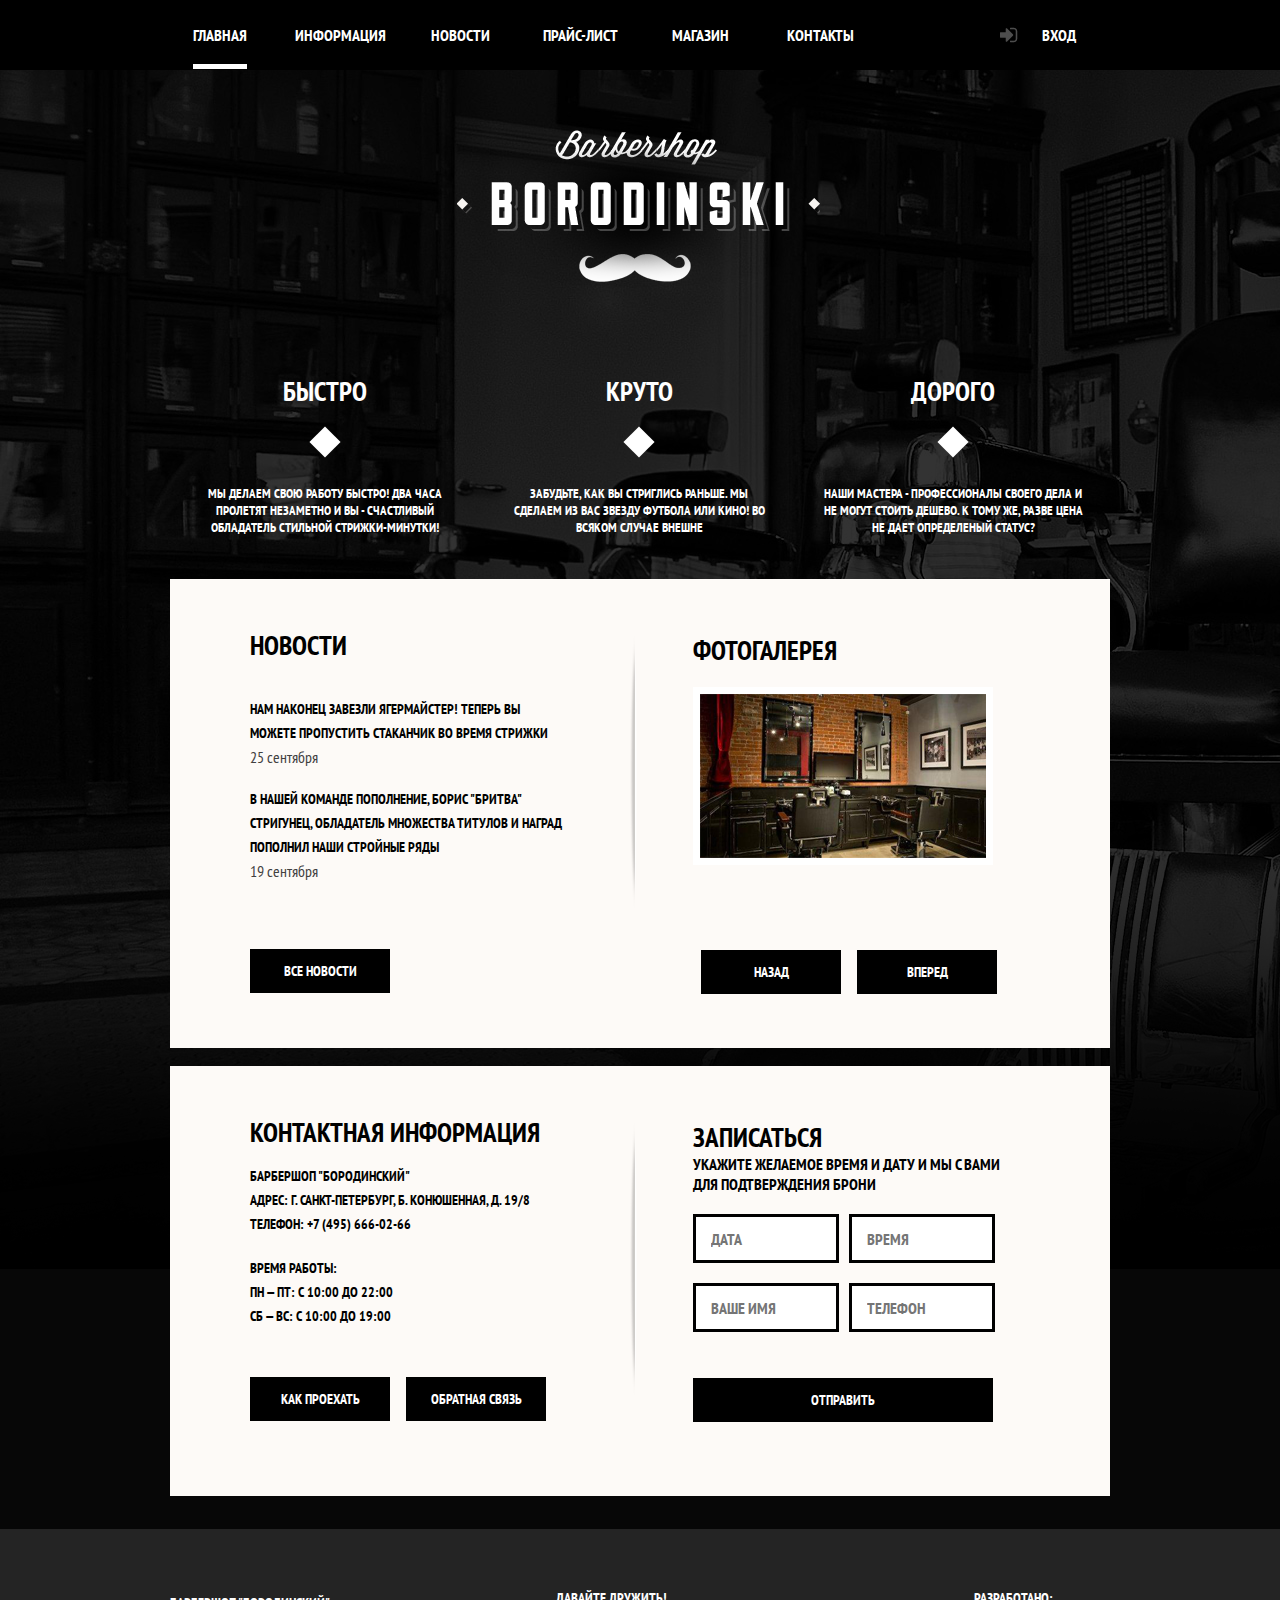
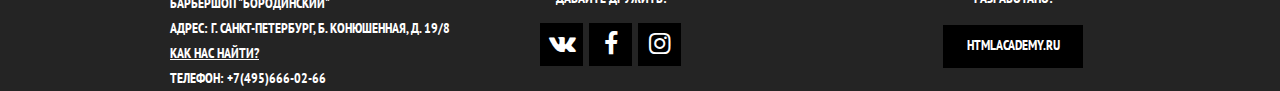
==== commit b3e89330: "barbershop v1.3" ====
--- a/index.html
+++ b/index.html
@@ -2,14 +2,14 @@
 <html>
 <head>
 	<title>Барбершоп «Бородинский»</title>
-	<link rel="stylesheet" href="style.css">
+	<link rel="stylesheet" href="css/style.css">
 </head>
 <body>
 	<div class="wrapper">
 		<header class="header header_size header__btn_text">
 			<div class="container">	
 				<ul type="none">
-					<li><a class="header__btn header__btn_size" href="#"><span class="header__btn_border">Главная</span><!-- <img src="img/header_border-bottom.png"> --></a></li>
+					<li><a class="header__btn header__btn_size" href="#"><span class="header__btn_current-page">Главная</span><!-- <img src="img/header_border-bottom.png"> --></a></li>
 					<li><a class="header__btn header__btn_size" href="#">Информация</a></li>
 					<li><a class="header__btn header__btn_size" href="#">Новости</a></li>
 					<li><a class="header__btn header__btn_size" href="#">Прайс-лист</a></li>
@@ -91,14 +91,14 @@
 				<div class="contacts-sign-up contacts-sign-up_size">
 					<div class="contacts contacts_size contacts_text">
 						<h3>Контактная информация</h3>
-						<br>
-						<ul type="none">
+
+						<ul type="none" class="contacts_margin-top">
 							<li>Барбершоп "Бородинский"</li>
 							<li>Адрес: г. Санкт-Петербург, Б. Конюшенная, д. 19/8</li>
 							<li>Телефон: +7 (495) 666-02-66</li>
 						</ul>
-						<br>
-						<ul type="none">
+
+						<ul type="none" class="contacts_margin-top">
 							<li>Время Работы:</li>
 							<li>ПН — ПТ: С 10:00 ДО 22:00</li>
 							<li>СБ — ВС: С 10:00 ДО 19:00</li>
@@ -121,7 +121,6 @@
 
 						<form>
 							<h3>Записаться</h3>
-							<br>
 							<p>Укажите желаемое время и дату и мы с Вами для подтверждения брони</p>
 
 							<input class="sign-in__input-field_size sign-in__input-field_text sign-in__input-field_border sign-in__input-field_outline sign-in__input-field_float" type="text" name="sign-up-date" placeholder="Дата">
@@ -154,19 +153,19 @@
 					<br>
 					<ul type="none">
 						<li>
-							<div class="footer__vk_size">
-								<img class="footer__vk_img" src="img/vk-img.png">
-							</div>
+							<a class="footer__vk_size footer__vk_text" href="#">
+								<i class="icon-vkontakte"></i>
+							</a>
 						</li>
 						<li>
-							<div class="footer__f_size"><i class="icon-facebook">&#xf09a;</i>
-								<!-- <img class="footer__f_img" src="img/facebook-img.png"> -->
-							</div>
+							<a class="footer__f_size footer__f_text" href="#">
+								<i class="icon-facebook"></i>
+							</a>
 						</li>
 						<li>
-							<div class="footer__camera_size">
-								<img class="footer__camera_img" src="img/camera-img.png">
-							</div>
+							<a class="footer__instagram_size footer__instagram_text" href="#">
+								<i class="icon-instagram"></i>
+							</a>
 						</li>
 					</ul>
 				</div>
--- a/css/style.css
+++ b/css/style.css
@@ -0,0 +1,734 @@
+/*
+******************
+
+Содержание
+
+******************
+
+1. FONT.................1
+2. HEADER(MENU).........2
+3. LOGO.................3
+4. DESCRIPTION..........4
+5. NEWS-PHOTO...........5
+6. CONTACTS SIGN-UP.....6
+7. FOOTER...............7
+*/
+
+/*
+***********************
+
+FONT.................1
+
+		START
+
+***********************
+*/
+
+@font-face {
+    font-family: "PT Sans Narrow Bold"; /* Гарнитура шрифта */
+    src: url(../fonts/PTSans/PTN77F.ttf); /* Путь к файлу со шрифтом */
+   }
+
+@font-face {
+    font-family: "PT Sans Narrow"; /* Гарнитура шрифта */
+    src: url(../fonts/PTSans/PTN57F.ttf); /* Путь к файлу со шрифтом */
+   }
+
+@font-face {
+  font-family: 'fontello';
+  src: url('../fonts/fontello.eot?81236304');
+  src: url('../fonts/fontello.eot?81236304#iefix') format('embedded-opentype'),
+       url('../fonts/fontello.woff2?81236304') format('woff2'),
+       url('../fonts/fontello.woff?81236304') format('woff'),
+       url('../fonts/fontello.ttf?81236304') format('truetype'),
+       url('../fonts/fontello.svg?81236304#fontello') format('svg');
+  font-weight: normal;
+  font-style: normal;
+}
+
+ 
+ [class^="icon-"]:before, [class*=" icon-"]:before {
+  font-family: "fontello";
+  font-style: normal;
+  font-weight: normal;
+  speak: none;
+ 
+  display: inline-block;
+  text-decoration: inherit;
+  width: 1em;
+  margin-right: .2em;
+  text-align: center;
+  /* opacity: .8; */
+ 
+  /* For safety - reset parent styles, that can break glyph codes*/
+  font-variant: normal;
+  text-transform: none;
+ 
+  /* fix buttons height, for twitter bootstrap */
+  line-height: 1em;
+ 
+  /* Animation center compensation - margins should be symmetric */
+  /* remove if not needed */
+  margin-left: .2em;
+ 
+  /* you can be more comfortable with increased icons size */
+  /* font-size: 120%; */
+ 
+  /* Font smoothing. That was taken from TWBS */
+  -webkit-font-smoothing: antialiased;
+  -moz-osx-font-smoothing: grayscale;
+ 
+  /* Uncomment for 3D effect */
+  /* text-shadow: 1px 1px 1px rgba(127, 127, 127, 0.3); */
+}
+ 
+.icon-facebook:before { content: '\f09a'; } /* '' */
+.icon-instagram:before { content: '\f16d'; } /* '' */
+.icon-vkontakte:before { content: '\f189'; } /* '' */
+
+/*
+***********************
+
+FONT.................1
+
+		END
+
+***********************
+*/
+
+* {
+	margin: 0;
+	padding: 0;
+}
+
+a {
+	text-decoration: none;
+	color: inherit;
+}
+
+h3 {
+	font-size: 20px;
+}
+
+.wrapper {
+	background: url(../img/background.png);
+}
+
+.container {
+	width: 960px;
+	margin: 0 auto;
+}
+
+.clearfix {
+	width: 100%;
+	display: block;
+	clear: both;
+}
+
+/*
+***********************
+
+HEADER(MENU).........2
+
+		START
+
+***********************
+*/
+
+.header {
+	background: black;
+	clear: both;
+}
+
+.header_size {
+	width: 100%;
+}
+.header__btn {
+	float: left;
+}
+
+.header__btn:hover {
+	background: #242424;
+}
+
+.header__btn_size{
+	width: 100px;
+	height: calc(70px - 25px);
+	padding: 25px 0 0;
+	margin: 0 10px;
+}
+
+.header__btn_text{
+	color: white;
+	text-transform: uppercase;
+	text-align: center;
+	font-size: 16px;
+	font-family: "PT Sans Narrow Bold";
+}
+
+.header__btn_current-page {
+	display: inline-block;
+	position: relative;
+}
+
+.header__btn_current-page:after {
+	content: '';
+    position: relative;
+    width: 100%;
+    display: inline-block;
+    height: 5px;
+    background-color: white;
+    bottom: -8px;
+    left: 0;
+    right: 0;
+    margin: 0 auto;
+}
+
+.header__btn__icon-login{
+	float: left;
+}
+
+.header__btn__icon-login_size {
+	width:18px;
+	height: 16px;
+	margin: 2px 0 0; 
+}
+
+.header__btn_align {
+	margin: 0 20px 0 120px;
+}
+
+/*
+***********************
+
+HEADER(MENU).........2
+
+		END
+
+***********************
+*/
+
+
+/*
+***********************
+
+LOGO.................3
+
+		START
+
+***********************
+*/
+
+
+
+.logo_size {
+	width: 367px;
+	margin: 60px auto 41px;
+}
+
+
+/*
+***********************
+
+LOGO.................3
+
+		END
+
+***********************
+*/
+
+
+/*
+***********************
+
+DESCRIPTION..........4
+
+		START
+
+***********************
+*/
+
+
+.description p {
+	font-size: 13px;
+}
+
+.description h3 {
+	font-size: 27px;
+}
+
+.description_size {
+	width: calc(960px - 20px);
+	margin: 82px auto 43px;
+}
+
+.description_text {
+	color: white;
+	text-transform: uppercase;
+	text-align: center;
+	font-family: "PT Sans Narrow Bold";
+}
+
+.description__clause {
+	display: inline-block;
+	vertical-align: top;
+}
+
+.description__clause_size {
+	width: 260px;
+	margin: 0 25px;
+}
+
+.description__clause p:before {
+	content: "";
+	display: block;
+	width: 22px;
+	height: 22px;
+	background: white;
+	transform: rotate(45deg);
+	margin: 23px auto 32px;
+}
+
+
+/*
+***********************
+
+DESCRIPTION..........4
+
+		END
+
+***********************
+*/
+
+
+/*
+***********************
+
+NEWS-PHOTO...........5
+
+		START
+
+***********************
+*/
+
+.news-photo {
+	background: #fdfaf7;
+	clear: both;
+}
+
+.news-photo_size {
+	width: calc(940px - 160px);
+	padding: 54px 80px;
+	margin: 42px auto 18px;
+}
+
+/*.news:after {
+	content: "";
+	display: block;
+	width: 8px;
+	height: 278px;
+	background: url("img/news-photo-line.png") no-repeat;
+}*/
+
+.news-size {
+	width: calc(380px - 55px);
+	margin: 0 55px 0 0;
+}
+
+.news_text {
+	text-transform: uppercase;
+	line-height: 24px;
+	font-size: 14px;
+	font-family: "PT Sans Narrow Bold";
+}
+
+.news_float {
+	float: left;
+}
+.news h3 {
+	font-size: 27px;
+}
+
+.news_date {
+	color: #41403f;
+	font-size: 16px;
+	text-transform: lowercase;
+	font-family: "PT Sans Narrow", sans-serif;
+}
+
+.news__first_size {
+	width: calc(100% - 10px);
+	padding-right: 10px;
+	margin: 40px 0 18px;
+}
+
+.news__second_size {
+	width: calc(100% - 10px);
+	padding-right: 10px;
+	margin: 18px 0 36px;
+}
+
+.news-photo__btn {
+	background: black;
+}
+
+.news-photo__btn_size {
+	width: 140px;
+	height: calc(44px - 15px);
+	padding: 15px 0 0 0;
+	margin-top: 66px;
+}
+
+.news-photo__btn_text {
+	color: white;
+	text-transform: uppercase;
+	text-align: center;
+	line-height: 14px;
+	font-size: 14px;
+	font-family: "PT Sans Narrow Bold";
+}
+
+.news-photo__btn_float {
+	float: left;
+}
+
+.news-photo-line {
+	float: left;
+}
+
+.photo {
+	float: left;
+}
+
+.photo_size {
+	width: calc(355px - 40px);
+	margin: 0 0 0 55px;
+}
+
+.photo_text {
+	text-transform: uppercase;
+	font-size: 16px;
+	font-family: "PT Sans Narrow Bold";
+}
+
+.photo h3 {
+	font-size: 27px;
+}
+
+.photo_img {
+	width: 286px;
+	height: 164px;
+	border: 7px solid #fff;
+}
+
+.photo__btn_size {
+	width: 140px;
+	height: calc(44px - 15px);
+	padding: 15px 0 0 0;
+	margin: 85px 8px 0;
+}
+
+
+/*
+***********************
+
+NEWS-PHOTO...........5
+
+		END
+
+***********************
+*/
+
+/*
+***********************
+
+CONTACTS SIGN-UP.....6
+
+		START
+
+***********************
+*/
+
+.contacts-sign-up {
+	background: #fdfaf7;
+	clear: both;
+}
+
+.contacts-sign-up_size {
+	width: calc(940px - 160px);
+	padding: 54px 80px;
+	margin: 18px auto 33px;
+}
+
+.contacts {
+	float: left;
+}
+
+.contacts_size {
+	width: calc(380px - 55px);
+	height: 322px;
+	margin: 0 55px 0 0;
+}
+
+.contacts_margin-top {
+	margin-top: 20px;
+}
+
+.contacts_text {
+	text-transform: uppercase;
+	font-size: 14px;
+	line-height: 24px;
+	font-family: "PT Sans Narrow Bold";
+}
+
+.contacts h3 {
+	font-size: 27px;	
+}
+
+.contacts br {
+	line-height: 40px;
+}
+
+.contacts__btn {
+	background: black;
+}
+
+.contacts__btn_size {
+	width: 140px;
+	height: calc(44px - 15px);
+	padding: 15px 0 0 0;
+	margin: 49px 0 0;
+}
+
+.contacts__btn_margin-right {
+	margin-right: 8px;
+}
+
+.contacts__btn_margin-left {
+	margin-left: 8px;
+}
+
+.contacts__btn_text {
+	color: white;
+	text-transform: uppercase;
+	text-align: center;
+	line-height: 14px;
+	font-size: 14px;
+	font-family: "PT Sans Narrow Bold";
+}
+
+.contacts__btn_float {
+	float: left;
+}
+
+.sign-up {
+	float: left;
+}
+
+.sign-up_size {
+	width: calc(355px - 40px);
+	height: 322px;
+	margin: 0 0 0 55px;
+}
+
+.sign-up_text {
+	text-transform: uppercase;
+	font-size: 16px;
+	font-family: "PT Sans Narrow Bold";
+}
+
+.sign-up h3 {
+	font-size: 27px;	
+}
+
+.sign-in__input-field_size {
+	width: calc(140px - 15px);
+	height: 43px;
+	padding-left: 15px;
+	margin: 20px 10px 0 0;
+}
+
+.sign-in__input-field_text { 
+	text-transform: uppercase;
+	font-size: 16px;
+	font-family: "PT Sans Narrow Bold";
+}
+
+.sign-in__input-field_border {
+	border: 3px solid black;
+}
+
+.sign-in__input-field_outline {
+	outline: 0 solid black;
+}
+
+.sign-in__input-field_float {
+	float: left;
+}
+
+.sign-in__btn-submit_size {
+	width: 300px;
+	height: 44px;
+	background: black;
+	margin: 46px 0 0;
+}
+
+.sign-in__btn-submit_text {
+	color: white;
+	text-transform: uppercase;
+	text-align: center;
+	line-height: 14px;
+	font-size: 14px;
+	font-family: "PT Sans Narrow Bold";
+}
+
+.sign-in__btn-submit_border {
+	border: 1px solid black;
+}
+
+/*
+***********************
+
+CONTACTS SIGN-UP.....6
+
+		END
+
+***********************
+*/
+
+/*
+***********************
+
+FOOTER...............7
+
+		START
+
+***********************
+*/
+
+
+
+.footer_size {
+	width: 100%;
+	margin: 33px auto 0;
+	background: #242424;
+}
+
+.footer__adress_size {
+	margin: 62px 45px 0 10px; 
+}
+
+.footer__adress_text {
+	color: white;
+	text-transform: uppercase;
+	text-align: left;
+	line-height: 25px;
+	font-size: 14px;
+	font-family: "PT Sans Narrow Bold";
+}
+
+.footer__adress__text_underline {
+	text-decoration: underline;
+}
+
+.footer_float {
+	float: left;
+}
+
+.footer h4 {
+	color: white;
+	text-transform: uppercase;
+	text-align: center;
+	line-height: 14px;
+	font-size: 14px;
+	font-family: "PT Sans Narrow Bold";
+}
+
+.footer__vk-fb_size {
+	width: 143px;
+	margin: 62px 130px 0 45px; 
+}
+
+.footer__vk_size {
+	width: 43px;
+	height: calc(43px - 8px);
+	padding-top: 8px;
+	margin: 0 3px 0 0;
+	background: black;
+	float: left;
+}
+
+.footer__vk_text {
+	font-family: "fontello";
+	color: white;
+	font-size: 25px;
+	text-align: center;
+}
+
+.footer__f_size {
+	width: 43px;
+	height: calc(43px - 8px);
+	padding-top: 8px;
+	margin: 0 3px 0 3px;
+	background: black;
+	float: left;
+}
+.footer__f_text {
+	font-family: "fontello";
+	color: white;
+	font-size: 25px;
+	text-align: center;
+}
+
+.footer__instagram_size {
+	width: 43px;
+	height: calc(43px - 8px);
+	padding-top: 8px;
+	margin: 0 0 0 3px;
+	background: black;
+	float: left;
+}
+
+.footer__instagram_text {
+	font-family: "fontello";
+	color: white;
+	font-size: 25px;
+	text-align: center;
+}
+
+.footer__developer_size {
+	width: 140px;
+	margin: 62px 0 0 130px; 
+	float: left;
+}
+
+.footer__developer_text {
+	color: white;
+	text-transform: uppercase;
+	text-align: center;
+	line-height: 14px;
+	font-size: 14px;
+	font-family: "PT Sans Narrow Bold";
+}
+
+.footer__develer__html-academy_size {
+	width: 140px;
+	height: 43px;
+	margin: 20px 0 0;
+	background: black;	
+}
+
+.footer__develer__html-academy_text {
+	line-height: 40px;
+}
+
+
+/*
+***********************
+
+FOOTER...............7
+
+		END
+
+***********************
+*/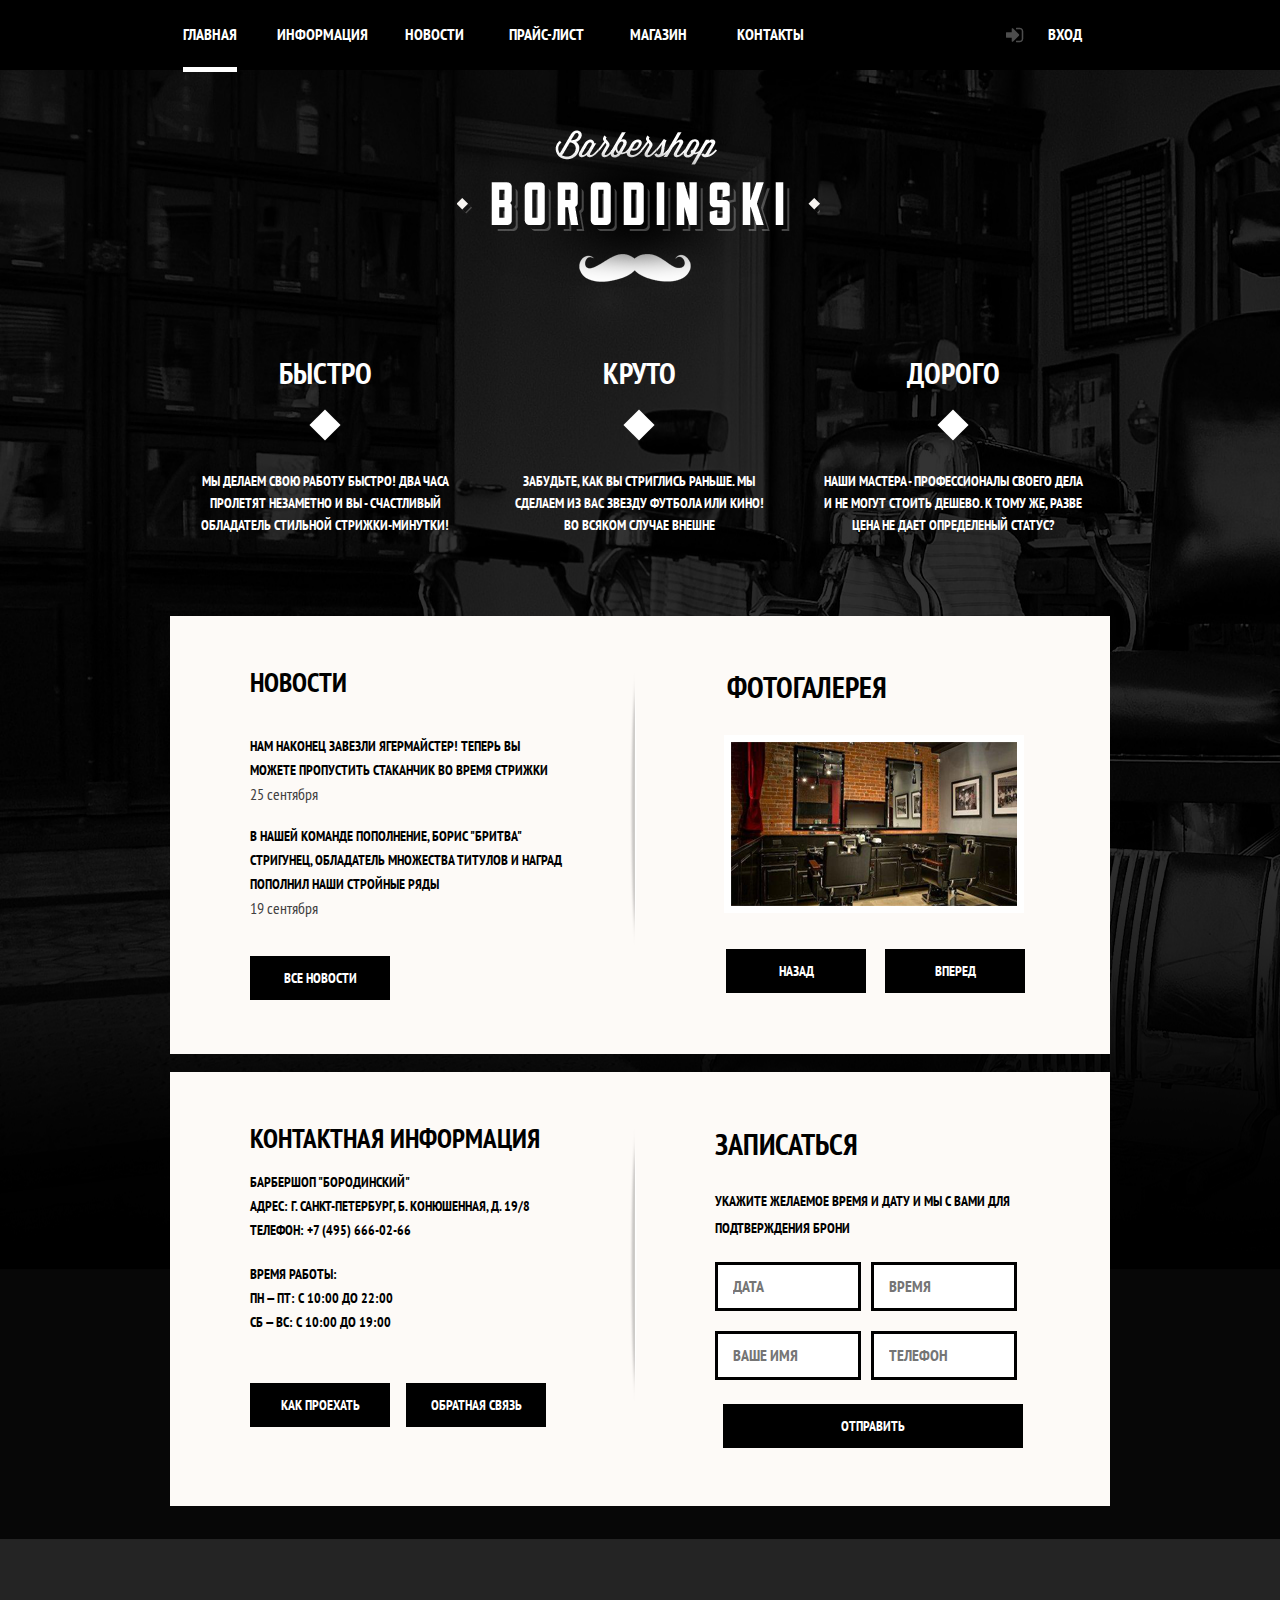
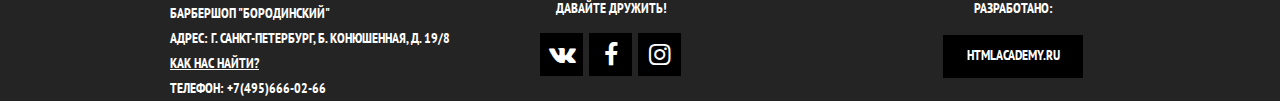
==== commit 1c70d249: "v 2.0" ====
--- a/index.html
+++ b/index.html
@@ -1,25 +1,24 @@
 <!DOCTYPE html>
-<html>
+<html lang="ru">
 <head>
 	<title>Барбершоп «Бородинский»</title>
 	<link rel="stylesheet" href="css/style.css">
+	<link rel="stylesheet" href="css/normalize.css">
 </head>
 <body>
 	<div class="wrapper">
 		<header class="header header_size header__btn_text">
 			<div class="container">	
 				<ul type="none">
-					<li><a class="header__btn header__btn_size" href="#"><span class="header__btn_current-page">Главная</span><!-- <img src="img/header_border-bottom.png"> --></a></li>
+					<li><a class="header__btn header__btn_size" href="#"><span class="header__btn_current-page">Главная</span></a></li>
 					<li><a class="header__btn header__btn_size" href="#">Информация</a></li>
 					<li><a class="header__btn header__btn_size" href="#">Новости</a></li>
-					<li><a class="header__btn header__btn_size" href="#">Прайс-лист</a></li>
-					<li><a class="header__btn header__btn_size" href="#">Магазин</a></li>
+					<li><a class="header__btn header__btn_size" href="barbershop-price.html">Прайс-лист</a></li>
+					<li><a class="header__btn header__btn_size" href="barbershop-shop.html">Магазин</a></li>
 					<li><a class="header__btn header__btn_size" href="#">Контакты</a></li>
 				</ul>
-
-				<a class="header__btn header__btn_size header__btn_align" href="#">
-				<img class="header__btn__icon-login header__btn__icon-login_size" src="img/icon-login.png">Вход</a>
-
+					<a class="header__btn header__btn_size header__btn_align" href="#">
+					<img class="header__btn__icon-login header__btn__icon-login_size" src="img/icon-login.png">Вход</a>
 				<div class="clearfix"></div>
 			</div>
 		</header>
@@ -78,11 +77,11 @@
 						<div class="photo_img"><img src="img/photo-img.png"></div>
 
 						<a href="#">
-							<div class="news-photo__btn photo__btn_size news-photo__btn_text news-photo__btn_float">Назад</div>
+							<div class="news-photo__btn photo__btn_size photo__btn_size_back news-photo__btn_text  news-photo__btn_float">Назад</div>
 						</a>
 
 						<a href="#">
-							<div class="news-photo__btn photo__btn_size news-photo__btn_text news-photo__btn_float">Вперед</div>
+							<div class="news-photo__btn photo__btn_size photo__btn_size_next news-photo__btn_text news-photo__btn_float">Вперед</div>
 						</a>
 					</div>
 					<div class="clearfix"></div>
--- a/css/style.css
+++ b/css/style.css
@@ -1,18 +1,45 @@
 /*
-******************
+*******************************
 
 Содержание
 
-******************
-
-1. FONT.................1
-2. HEADER(MENU).........2
-3. LOGO.................3
-4. DESCRIPTION..........4
-5. NEWS-PHOTO...........5
-6. CONTACTS SIGN-UP.....6
-7. FOOTER...............7
-*/
+*******************************
+1. INDEX......................1
+	1.1. FONT.................1
+	1.2. HEADER(MENU).........2
+	1.3. LOGO.................3
+	1.4. DESCRIPTION..........4
+	1.5. NEWS-PHOTO...........5
+	1.6. CONTACTS SIGN-UP.....6
+	1.7. FOOTER...............7
+8. BARBERSHOP-ITEM............8 
+	8.1 TITLE.................8
+	8.2 BREAD-CRUMBS..........9
+	8.3 PRODUCT..............10
+9. BARBERSHOP-PRICE..........11
+	9.1 HAIRCUT..............11
+	9.2 MEANS................12
+	9.3 TABLE................13
+	9.4 ABOUT-US.............14
+10.BARBERSHOP-SHOP...........15
+	10.1 MANUFACTURERS-
+	GROUP-OF-PRODUCT.........16
+	10.2 MANUFACTURERS.......17
+	10.3 GROUP-OF-PRODUCT....18
+	10.4 GOODS...............19
+*/
+
+
+/*
+***********************
+
+INDEX................1
+
+		START
+
+***********************
+*/
+
 
 /*
 ***********************
@@ -155,7 +182,7 @@
 	width: 100px;
 	height: calc(70px - 25px);
 	padding: 25px 0 0;
-	margin: 0 10px;
+	margin-right: 12px;
 }
 
 .header__btn_text{
@@ -163,7 +190,7 @@
 	text-transform: uppercase;
 	text-align: center;
 	font-size: 16px;
-	font-family: "PT Sans Narrow Bold";
+	font-family: "PT Sans Narrow Bold", sans-serif;
 }
 
 .header__btn_current-page {
@@ -178,7 +205,7 @@
     display: inline-block;
     height: 5px;
     background-color: white;
-    bottom: -8px;
+    bottom: -14px;
     left: 0;
     right: 0;
     margin: 0 auto;
@@ -195,7 +222,8 @@
 }
 
 .header__btn_align {
-	margin: 0 20px 0 120px;
+	margin-left: 174px;
+	margin-right: 0;
 }
 
 /*
@@ -250,23 +278,24 @@
 
 
 .description p {
-	font-size: 13px;
+	font-size: 14px;
+	line-height: 22px;
 }
 
 .description h3 {
-	font-size: 27px;
+	font-size: 30px;
 }
 
 .description_size {
 	width: calc(960px - 20px);
-	margin: 82px auto 43px;
+	margin: 64px auto 80px;
 }
 
 .description_text {
 	color: white;
 	text-transform: uppercase;
 	text-align: center;
-	font-family: "PT Sans Narrow Bold";
+	font-family: "PT Sans Narrow Bold", sans-serif;
 }
 
 .description__clause {
@@ -286,7 +315,7 @@
 	height: 22px;
 	background: white;
 	transform: rotate(45deg);
-	margin: 23px auto 32px;
+	margin: 23px auto 34px;
 }
 
 
@@ -339,7 +368,7 @@
 	text-transform: uppercase;
 	line-height: 24px;
 	font-size: 14px;
-	font-family: "PT Sans Narrow Bold";
+	font-family: "PT Sans Narrow Bold", sans-serif;
 }
 
 .news_float {
@@ -376,7 +405,6 @@
 	width: 140px;
 	height: calc(44px - 15px);
 	padding: 15px 0 0 0;
-	margin-top: 66px;
 }
 
 .news-photo__btn_text {
@@ -385,7 +413,7 @@
 	text-align: center;
 	line-height: 14px;
 	font-size: 14px;
-	font-family: "PT Sans Narrow Bold";
+	font-family: "PT Sans Narrow Bold", sans-serif;
 }
 
 .news-photo__btn_float {
@@ -401,33 +429,44 @@
 }
 
 .photo_size {
-	width: calc(355px - 40px);
-	margin: 0 0 0 55px;
+	width: 337px;
+	margin-left: 55px;
 }
 
 .photo_text {
 	text-transform: uppercase;
 	font-size: 16px;
-	font-family: "PT Sans Narrow Bold";
+	font-family: "PT Sans Narrow Bold", sans-serif;
 }
 
 .photo h3 {
-	font-size: 27px;
+	display: block;
+	font-size: 30px;
+	margin-left: 34px;
 }
 
 .photo_img {
 	width: 286px;
 	height: 164px;
 	border: 7px solid #fff;
+	margin-left: 31px;
+	margin-top: 12px;
 }
 
 .photo__btn_size {
 	width: 140px;
 	height: calc(44px - 15px);
 	padding: 15px 0 0 0;
-	margin: 85px 8px 0;
-}
-
+	margin-top: 36px;
+}
+
+.photo__btn_size_back {
+	margin-left: 33px;
+}
+
+.photo__btn_size_next {
+	margin-left: 19px;
+}
 
 /*
 ***********************
@@ -478,7 +517,7 @@
 	text-transform: uppercase;
 	font-size: 14px;
 	line-height: 24px;
-	font-family: "PT Sans Narrow Bold";
+	font-family: "PT Sans Narrow Bold", sans-serif;
 }
 
 .contacts h3 {
@@ -514,7 +553,7 @@
 	text-align: center;
 	line-height: 14px;
 	font-size: 14px;
-	font-family: "PT Sans Narrow Bold";
+	font-family: "PT Sans Narrow Bold", sans-serif;
 }
 
 .contacts__btn_float {
@@ -528,17 +567,19 @@
 .sign-up_size {
 	width: calc(355px - 40px);
 	height: 322px;
-	margin: 0 0 0 55px;
+	margin: 4px 0 0 77px;
 }
 
 .sign-up_text {
 	text-transform: uppercase;
-	font-size: 16px;
-	font-family: "PT Sans Narrow Bold";
+	line-height: 27px;
+	font-size: 14px;
+	font-family: "PT Sans Narrow Bold", sans-serif;
 }
 
 .sign-up h3 {
-	font-size: 27px;	
+	font-size: 30px;
+	margin-bottom: 31px;	
 }
 
 .sign-in__input-field_size {
@@ -551,7 +592,7 @@
 .sign-in__input-field_text { 
 	text-transform: uppercase;
 	font-size: 16px;
-	font-family: "PT Sans Narrow Bold";
+	font-family: "PT Sans Narrow Bold", sans-serif;
 }
 
 .sign-in__input-field_border {
@@ -570,7 +611,7 @@
 	width: 300px;
 	height: 44px;
 	background: black;
-	margin: 46px 0 0;
+	margin: 24px 0 0 8px;
 }
 
 .sign-in__btn-submit_text {
@@ -579,7 +620,7 @@
 	text-align: center;
 	line-height: 14px;
 	font-size: 14px;
-	font-family: "PT Sans Narrow Bold";
+	font-family: "PT Sans Narrow Bold", sans-serif;
 }
 
 .sign-in__btn-submit_border {
@@ -624,7 +665,7 @@
 	text-align: left;
 	line-height: 25px;
 	font-size: 14px;
-	font-family: "PT Sans Narrow Bold";
+	font-family: "PT Sans Narrow Bold", sans-serif;
 }
 
 .footer__adress__text_underline {
@@ -641,7 +682,7 @@
 	text-align: center;
 	line-height: 14px;
 	font-size: 14px;
-	font-family: "PT Sans Narrow Bold";
+	font-family: "PT Sans Narrow Bold", sans-serif;
 }
 
 .footer__vk-fb_size {
@@ -658,8 +699,13 @@
 	float: left;
 }
 
+.footer__vk_size:hover {
+	background: white;
+	color: black;
+}
+
 .footer__vk_text {
-	font-family: "fontello";
+	font-family: "fontello", sans-serif;
 	color: white;
 	font-size: 25px;
 	text-align: center;
@@ -673,8 +719,14 @@
 	background: black;
 	float: left;
 }
+
+.footer__f_size:hover {
+	background: white;
+	color: black;
+}
+
 .footer__f_text {
-	font-family: "fontello";
+	font-family: "fontello", sans-serif;
 	color: white;
 	font-size: 25px;
 	text-align: center;
@@ -689,8 +741,13 @@
 	float: left;
 }
 
+.footer__instagram_size:hover {
+	background: white;
+	color: black;
+}
+
 .footer__instagram_text {
-	font-family: "fontello";
+	font-family: "fontello", sans-serif;
 	color: white;
 	font-size: 25px;
 	text-align: center;
@@ -708,7 +765,7 @@
 	text-align: center;
 	line-height: 14px;
 	font-size: 14px;
-	font-family: "PT Sans Narrow Bold";
+	font-family: "PT Sans Narrow Bold", sans-serif;
 }
 
 .footer__develer__html-academy_size {
@@ -718,6 +775,11 @@
 	background: black;	
 }
 
+.footer__develer__html-academy_size:hover {
+	background: white;
+	color: black;	
+}
+
 .footer__develer__html-academy_text {
 	line-height: 40px;
 }
@@ -731,4 +793,903 @@
 		END
 
 ***********************
+*/
+
+/*
+***********************
+
+INDEX................1
+
+		END
+
+***********************
+*/
+
+/*
+***********************
+
+BARBERSHOP-ITEM......8 
+
+		START
+
+***********************
+*/
+
+.barbershop-background-white {
+	background: url(../img/background-white.png) repeat;
+}
+
+/*
+***********************
+
+TITLE.................8
+
+		START
+
+***********************
+*/
+
+
+.title_text {
+	text-transform: uppercase;
+	font-size: 20px;
+	font-family: "PT Sans Narrow Bold", sans-serif;
+}
+
+.title_size {
+	width: calc(100% - 20px);
+	margin: 55px 0 22px 3px;
+}
+
+
+/*
+***********************
+
+TITLE.................8
+
+		END
+
+***********************
+*/
+
+/*
+***********************
+
+BREAD-CRUMBS..........9
+
+		START
+
+***********************
+*/
+
+.bread-crumbs {
+	list-style-type: none;
+}
+
+.bread-crumbs li {
+	float: left;
+}
+
+.bread-crumbs li:after {
+	content: "";
+	display: inline-block;
+	width: 8px;
+	height: 8px;
+	transform: rotate(45deg);
+	background: black;
+	margin: 0 18px 3px;
+}
+
+.bread-crumbs li:nth-child(4):after {
+	display: none;
+}
+
+.bread-crumbs_text {
+	text-transform: uppercase;
+	font-size: 14px;
+	font-family: "PT Sans Narrow Bold", sans-serif;	
+}
+
+.bread-crumbs_text_grey {
+	color: #b5b3b1;
+}
+
+.bread-crumbs_size {
+	margin-bottom: 10px;
+}
+
+
+/*
+***********************
+
+BREAD-CRUMBS..........9
+
+		END
+
+***********************
+*/
+
+
+/*
+***********************
+
+PRODUCT..............10
+
+		START
+
+***********************
+*/
+
+
+.product-img {
+	float: left;
+}
+
+.product-img_float {
+	float: left;
+}
+
+.product-img_size {
+	margin-top: 48px;
+	margin-right: 90px;
+}
+
+.product-img-main_size {
+	margin-bottom: 15px;
+}
+
+.product-img_shadow {
+	box-shadow: 0 0 20px #e2dfdc
+}
+
+.product-img-secondary_size {
+	margin:0 10px;
+}
+
+.product-information {
+	float: left;
+}
+
+.product-information_size {
+	width: 390px;
+	margin-top: 70px;	
+}
+
+.product-information_text {
+	text-transform: uppercase;
+	font-size: 14px;
+	font-family: "PT Sans Narrow Bold", sans-serif;	
+}
+
+.product-information_text h3 {
+	display: block;
+	font-size: 24px;
+	margin-top: 63px;
+	margin-bottom: 27px;
+}
+
+.product-information__article_text {
+	display: inline-block;
+	color: #aeaeae;
+	margin-left: 177px;
+}
+
+.product-information__description_size {
+	margin-top: 36px;
+}
+
+.product-information__description_text{
+	line-height: 23px;
+}
+
+.product-information__cost-buy {
+	list-style-type: none;
+}
+
+
+.product-information__cost-buy li:first-child {
+	display: inline-block;
+	width: 110px;
+	height: 30px;
+	padding-left: 3px;
+	padding-top: 12px;
+	margin-top: 40px;
+	text-align: center;
+	background: #e5e5e5;
+	float: left;
+}
+
+.product-information__cost-buy li:last-child {
+	display: inline-block;
+	width: 74px;
+	height: 30px;
+	padding-left: 2px;
+	padding-top: 12px;
+	margin-top: 40px;
+	color: white;
+	text-align: center;
+	background: black;
+	float: left;
+}
+
+.product-information__kit {
+	list-style-type: none;	
+}
+
+.product-information__kit li {
+	line-height: 25px;
+	margin-left: 4px;
+}
+.product-information__kit li:before {
+	content: "";
+	display: inline-block;
+	width: 8px;
+	height: 8px;
+	transform: rotate(45deg);
+	background: black;
+	margin-right: 11px;
+}
+
+/*
+***********************
+
+PRODUCT..............10
+
+		END
+
+***********************
+*/
+
+/*
+***********************
+
+BARBERSHOP-ITEM......8 
+
+		END
+
+***********************
+*/
+
+/*
+***********************
+
+BARBERSHOP-PRICE....11
+
+		START
+
+***********************
+*/
+
+.bread-crumbs_display-none li:nth-child(2):after {
+	display: none;
+}
+
+
+/*
+***********************
+
+HAIRCUT..............11
+
+		START
+
+***********************
+*/
+
+.haircut_size {
+/*	padding-right: 38px;*/
+	margin-top: 48px;
+	margin-bottom: 10px;
+}
+
+.haircut_text h3 {
+	font-size: 48px;
+/*	text-align: center;*/
+	text-transform: uppercase;
+	font-family: "PT Sans Narrow Bold", sans-serif;	
+}
+
+.haircut_text h3:before {
+	display: inline-block;
+	content: "";
+	width: 160px;
+	margin-right: 25px;
+	border-bottom: 2px solid black;
+	vertical-align: middle;
+}
+
+.haircut_text h3:after {
+	display: inline-block;
+	content: "";
+	width: 160px;
+	margin-left: 33px;
+	border-bottom: 2px solid black;
+	vertical-align: middle;
+}
+
+/*
+***********************
+
+HAIRCUT..............11
+
+		END
+
+***********************
+*/
+
+
+/*
+***********************
+
+MEANS................12
+
+		START
+
+***********************
+*/
+
+.means {
+	float: left;
+}
+.means_size {
+	width: 236px;
+	margin-top: 50px;
+	margin-right: 244px;
+}
+
+.means_text {
+	font-size: 14px;
+	line-height: 38px;
+	text-transform: uppercase;
+	font-family: "PT Sans Narrow Bold", sans-serif;	
+}
+
+.means_text h4{
+	font-size: 24px;
+	line-height: 29px;
+	text-transform: uppercase;
+	font-family: "PT Sans Narrow Bold", sans-serif;	
+}
+.means ul {
+	list-style-type: none;
+}
+.means ul {
+	margin-top: 18px;
+}
+.means li:before {
+	content: "";
+	display: inline-block;
+	width: 5px;
+	height: 5px;
+	transform: rotate(45deg);
+	margin-right: 18px;
+	background: black;
+}
+
+
+/*
+***********************
+
+MEANS................12
+
+		END
+
+***********************
+*/
+
+/*
+***********************
+
+TABLE................13
+
+		START
+
+***********************
+*/
+
+.table-price {
+	float: left;
+}
+.table-price_size {
+	margin-top: 50px;
+}
+.table-price table {
+	margin-top: 37px;
+	border-collapse: collapse;
+}
+
+.table-price td {
+	border: 1px solid black;
+	width: 221px;
+	height: 40px;
+}
+
+.table-price td:nth-child(odd) {
+	padding-left: 19px;
+}
+
+.table-price td:nth-child(even) {
+	text-align: center;
+}
+
+.table-price_text {
+	font-size: 14px;
+	text-transform: uppercase;
+	font-family: "PT Sans Narrow Bold", sans-serif;	
+}
+
+.table-price_text h4{
+	width: 175px;
+	font-size: 24px;
+/*	line-height: 29px;*/
+	text-transform: uppercase;
+	font-family: "PT Sans Narrow Bold", sans-serif;	
+}
+
+/*
+***********************
+
+TABLE................13
+
+		END
+
+***********************
+*/
+
+/*
+***********************
+
+ABOUT-US.............14
+
+		START
+
+***********************
+*/
+
+.about-us_size {
+	margin-top: 50px;
+}
+
+.about-us_text {
+	font-size: 14px;
+	text-transform: uppercase;
+	font-family: "PT Sans Narrow Bold", sans-serif;	
+}
+
+.about-us h4 {
+	font-size: 24px;
+	text-transform: uppercase;
+	font-family: "PT Sans Narrow Bold", sans-serif;	
+}
+
+/*.about-us p:nth-child(2) {
+	width: 385px;
+	margin-top: 33px;
+	margin-right: 97px;
+	line-height: 23px;
+	float: left;
+	background: red;
+}
+.about-us p:nth-child(3) {
+	width: 368px;
+	margin-top: 30px;
+	line-height: 24px;
+	float: left;
+	background: green;
+}
+*/
+.about-us__left-paragraph {
+	width: 385px;
+	margin-top: 33px;
+	margin-right: 97px;
+	line-height: 23px;
+	float: left;
+}
+
+.about-us__rigth-paragraph {
+	width: 368px;
+	margin-top: 30px;
+	line-height: 24px;
+	float: left;
+}
+
+/*
+***********************
+
+ABOUT-US.............14
+
+		END
+
+***********************
+*/
+
+/*
+***********************
+
+BARBERSHOP-PRICE.....9
+
+		END
+
+***********************
+*/
+
+/*
+***********************
+
+BARBERSHOP-SHOP....10
+
+		START
+
+***********************
+*/
+
+.bread-crumbs_display-none-shop li:nth-child(3):after {
+	display: none;
+}
+
+/*
+***********************
+
+MANUFACTURERS-GROUP-OF-PRODUCT....15
+
+		START
+
+***********************
+*/
+
+
+.manufacturers-group-of-product {
+	float: left;
+}
+
+.manufacturers-group-of-product_text {
+	font-size: 14px;
+	text-transform: uppercase;
+	font-family: "PT Sans Narrow Bold", sans-serif;	
+}
+
+.manufacturers-group-of-product_size {
+	width: 200px;
+	margin-top: 45px;
+	margin-right: 40px;
+}
+
+.manufacturers-group-of-product h3 {
+	font-size: 24px;
+	text-transform: uppercase;
+	font-family: "PT Sans Narrow Bold", sans-serif;		
+}
+
+.manufacturers-group-of-product label:hover {
+	color: #663d15;
+}
+
+
+/*
+***********************
+
+MANUFACTURERS-GROUP-OF-PRODUCT....15
+
+		END
+
+***********************
+*/
+
+
+/*
+***********************
+
+MANUFACTURERS........16
+
+		START
+
+***********************
+*/
+
+
+.manufacturers ul {
+	list-style-type: none;
+	margin-top: 20px;
+	line-height: 37px;
+}
+
+.manufacturers input {
+	display: none;
+}
+
+.manufacturers input[type="checkbox"] + label:before {
+	content: "";
+	display: inline-block;
+ 	width: 20px; 
+	height: 20px;
+	margin-right: 26px;
+	background: url(../img/checkbox-1.jpg) no-repeat;
+ 	cursor: pointer; 
+ 	vertical-align: middle;
+}
+
+.manufacturers input[type="checkbox"]:checked + label:before {
+ background-position: 0 -20px;
+}
+
+
+/*
+***********************
+
+MANUFACTURERS........16
+
+		END
+
+***********************
+*/
+
+
+/*
+***********************
+
+GROUP-OF-PRODUCT.....17
+
+		START
+
+***********************
+*/
+
+.group-of-product {
+	margin-top: 42px;
+}
+.group-of-product ul {
+	list-style-type: none;
+	margin-top: 30px;
+	line-height: 42px;	
+}
+
+.group-of-product input {
+	display: none;
+}
+
+.group-of-product input[type="radio"] + label:before {
+	content: "";
+	display: inline-block;
+ 	width: 20px; 
+	height: 20px;
+	margin-right: 26px;
+	background: url(../img/radio-1.jpg) no-repeat;
+ 	cursor: pointer; 
+ 	vertical-align: middle;
+}
+
+.group-of-product input[type="radio"]:checked + label:before {
+ background-position: 0 -20px;
+}
+
+.group-of-product li:nth-child(1) label {
+	display: block;
+	line-height: 19px;
+}
+
+.group-of-product li:nth-child(1) label:before {
+	float: left;
+}
+
+.btn-submit {
+	display: block;
+	width: 114px;
+	height: 43px;
+	margin-top: 44px;
+	text-align: center;
+	color: white;
+	background: black;
+	border: none;
+	font-size: 12.76px;
+	text-transform: uppercase;
+	font-family: "PT Sans Narrow Bold", sans-serif;
+}
+
+/*
+***********************
+
+GROUP-OF-PRODUCT.....17
+
+		END
+
+***********************
+*/
+
+/*
+***********************
+
+GOODS................19
+
+		START
+
+***********************
+*/
+
+.goods {
+	float: left;
+}
+
+.goods_size {
+	width: 720px;
+	margin-top: 45px;
+}
+
+.goods_text {
+	font-size: 14px;
+	font-family: "PT Sans Narrow Bold", sans-serif;		
+}
+
+.goods__block h4{
+	font-size: 14px;
+	font-family: "PT Sans Narrow Bold", sans-serif;
+	margin-left: 13px;
+	margin-top: 10px;
+}
+
+.goods__block h5 {
+	text-transform: uppercase;
+	font-size: 14px;
+	font-family: "PT Sans Narrow Bold", sans-serif;
+	margin-left: 14px;	
+}
+
+.goods__block {
+	float: left;
+	box-shadow: 0 0 25px #e9e6e4;
+}
+
+.goods__block_marg-top {
+	margin-top: 12px;
+}
+
+.goods__block_size {
+	width: 220px;
+	padding: 10px 5px 15px;
+	margin-right: 10px;
+}
+
+.goods-for-travels__img {
+	content: "";
+	display: block;
+	width: 220px;
+	height: 165px;
+	background: url(../img/goods-for-travels.png) no-repeat;
+}
+
+.goods__block ul {
+	list-style-type: none;
+}
+
+.goods__block li {
+	float: left;
+}
+
+.goods__block li:nth-child(odd) {
+	display: inline-block;
+	background: #e5e5e5;
+	color: black;
+	width: 108px;
+	height: 30px;
+	text-align: center;
+	padding-top: 13px;
+	margin-top: 15px;
+	margin-left: 14px;
+}
+
+.goods__block li:nth-child(even) {
+	display: inline-block;
+	background: black;
+	color: white;
+	width: 78px;
+	height: 30px;
+	text-align: center;
+	padding-top: 13px;
+	margin-top: 15px;
+}
+
+.goods__block li:nth-child(even):hover {
+/*	display: inline-block;*/
+	background: #663d15;
+/*	color: white;
+	width: 78px;
+	height: 30px;
+	text-align: center;
+	padding-top: 13px;
+	margin-top: 15px;*/
+}
+
+.moisturizing-conditioner__img {
+	content: "";
+	display: block;
+	width: 220px;
+	height: 165px;
+	background: url(../img/moisturizing-conditioner.png) no-repeat;
+}
+
+.hair-gel__img {
+	content: "";
+	display: block;
+	width: 220px;
+	height: 165px;
+	background: url(../img/hair-gel.png) no-repeat;
+}
+
+.clay-for-hair__img {
+	content: "";
+	display: block;
+	width: 220px;
+	height: 165px;
+	background: url(../img/clay-for-hair.png) no-repeat;	
+}
+
+.hair-gel-2__img {
+	content: "";
+	display: block;
+	width: 220px;
+	height: 165px;
+	background: url(../img/hair-gel-2.png) no-repeat;	
+}
+
+.shaving-kit__img {
+	content: "";
+	display: block;
+	width: 220px;
+	height: 165px;
+	background: url(../img/shaving-kit.png) no-repeat;	
+}
+
+.btn-page-for-goods_text {
+	text-transform: uppercase;
+	font-size: 14px;
+	font-family: "PT Sans Narrow Bold", sans-serif;
+
+}
+
+.btn-page-for-goods_size {
+	margin-top: 48px;
+	margin-left: 242px;
+}
+
+.btn-page-for-goods li {
+	display: inline-block;
+	width: 42px;
+	height: 31px;
+	padding-top: 14px;
+	margin-right: 5px;
+	background: black;
+	color: white;
+	text-align: center;
+}
+
+.btn-page-for-goods li:hover {
+	background: #663d15;
+}
+
+.btn-page-for-goods__current-page li {
+	display: inline-block;
+	background: white;
+	color: black;
+}
+
+.btn-page-for-goods__current-page li:hover {
+	background: white;
+}
+
+/*
+***********************
+
+GOODS................19
+
+		END
+
+***********************
+*/
+
+/*
+***********************
+
+BARBERSHOP-SHOP....15
+
+		END
+
+***********************
 */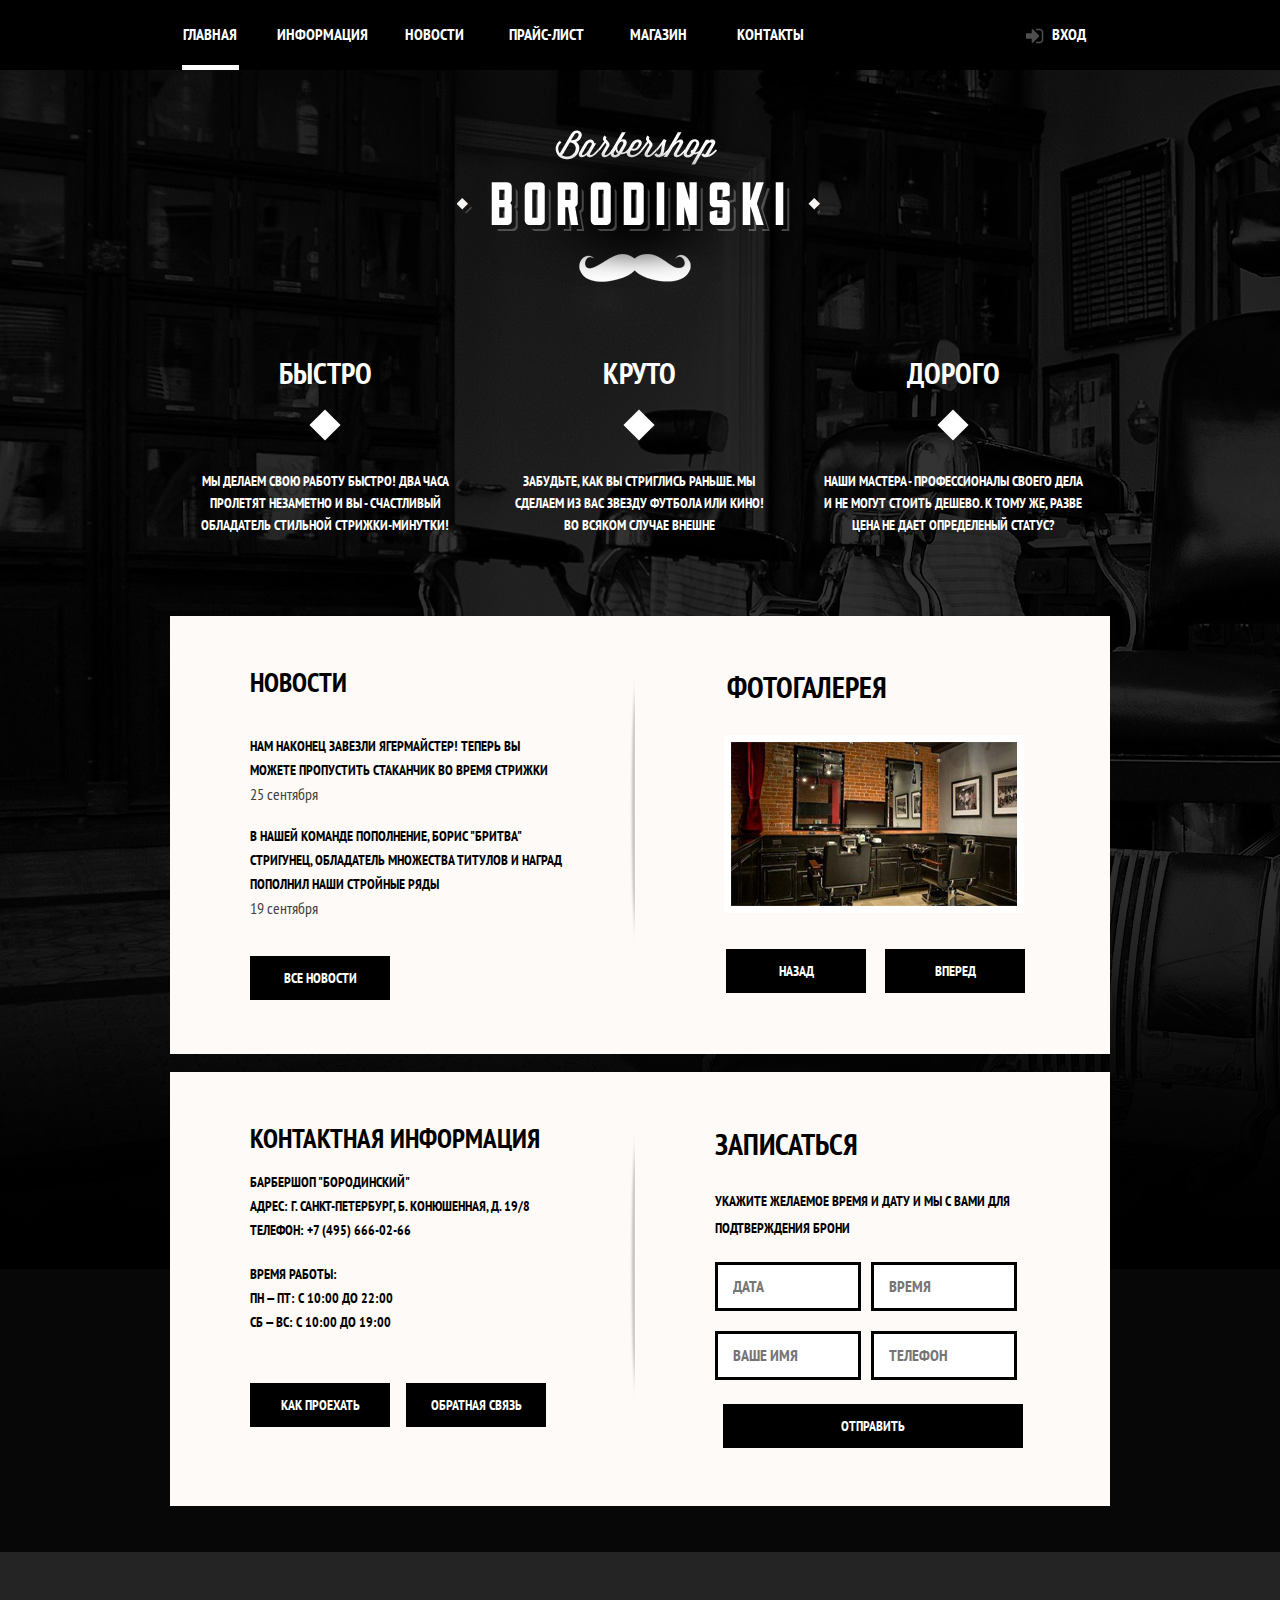
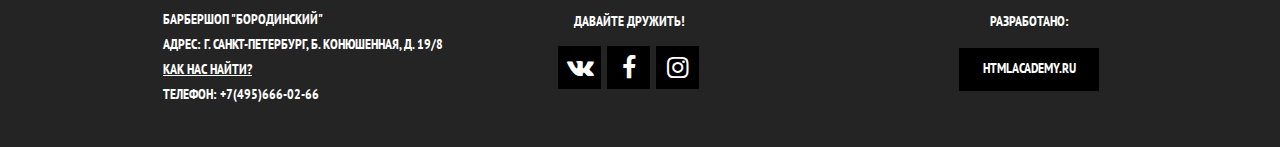
==== commit eddb5056: "v2.1 review first" ====
--- a/index.html
+++ b/index.html
@@ -7,88 +7,169 @@
 </head>
 <body>
 	<div class="wrapper">
+
 		<header class="header header_size header__btn_text">
+
 			<div class="container">	
+
 				<ul type="none">
-					<li><a class="header__btn header__btn_size" href="#"><span class="header__btn_current-page">Главная</span></a></li>
-					<li><a class="header__btn header__btn_size" href="#">Информация</a></li>
-					<li><a class="header__btn header__btn_size" href="#">Новости</a></li>
-					<li><a class="header__btn header__btn_size" href="barbershop-price.html">Прайс-лист</a></li>
-					<li><a class="header__btn header__btn_size" href="barbershop-shop.html">Магазин</a></li>
-					<li><a class="header__btn header__btn_size" href="#">Контакты</a></li>
+
+					<li>
+						<a class="header__btn header__btn_size" href="#">
+							<span class="header__btn_current-page">
+							Главная
+							</span>
+						</a>
+					</li>
+
+					<li>
+						<a class="header__btn header__btn_size" href="#">
+						Информация
+						</a>
+					</li>
+
+					<li>
+						<a class="header__btn header__btn_size" href="#">
+						Новости
+						</a>
+					</li>
+
+					<li>
+						<a class="header__btn header__btn_size" href="barbershop-price.html">
+						Прайс-лист
+						</a>
+					</li>
+
+					<li>
+						<a class="header__btn header__btn_size" href="barbershop-shop.html">
+						Магазин
+						</a>
+					</li>
+
+					<li>
+						<a class="header__btn header__btn_size" href="#">
+						Контакты
+						</a>
+					</li>
 				</ul>
-					<a class="header__btn header__btn_size header__btn_align" href="#">
-					<img class="header__btn__icon-login header__btn__icon-login_size" src="img/icon-login.png">Вход</a>
+
+					<a class="header__btn header__btn_size header__btn_align header__btn__icon-login" href="#">
+					Вход
+					</a>
+
 				<div class="clearfix"></div>
+
 			</div>
+
 		</header>
-			<div class="container">		
+
+			<div class="container">	
+
 				<div class="logo logo_size">
 					<img src="img/logo.png">
 				</div>
 
 				<div class="description description_size">
-					<div class="description__clause description__clause_size description_text"><h3>Быстро</h3>
-					<p>Мы делаем свою работу быстро! 
-						два часа пролетят незаметно и вы - счастливый 
-						обладатель стильной стрижки-минутки!</p>
+					<div class="description__clause description__clause_size description_text">
+
+						<h3>Быстро</h3>
+
+						<p>Мы делаем свою работу быстро! 
+							два часа пролетят незаметно и вы - счастливый 
+							обладатель стильной стрижки-минутки!
+						</p>
+
 					</div>
 					
-					<div class="description__clause description__clause_size description_text"><h3>Круто</h3>
-					<p>Забудьте, как вы стриглись раньше. 
-						Мы сделаем из вас звезду футбола или кино! 
-						во всяком случае внешне</p>
-					</div>
-
-					<div class="description__clause description__clause_size description_text"><h3>Дорого</h3>
-					<p>Наши мастера - профессионалы своего дела и
-						не могут стоить дешево. К тому же, разве цена
-						не дает определеный статус?</p>
-					</div>
+					<div class="description__clause description__clause_size description_text">
+
+						<h3>Круто</h3>
+
+						<p>Забудьте, как вы стриглись раньше. 
+							Мы сделаем из вас звезду футбола или кино! 
+							во всяком случае внешне
+						</p>
+
+					</div>
+
+					<div class="description__clause description__clause_size description_text">
+
+						<h3>Дорого</h3>
+
+						<p>Наши мастера - профессионалы своего дела и
+							не могут стоить дешево. К тому же, разве цена
+							не дает определеный статус?
+						</p>
+
+					</div>
+
 					<div class="clearfix"></div>
+
 				</div>
 
 				<div class="news-photo news-photo_size">
+
 					<div class="news news-size news_text news_float">
+
 						<h3>Новости</h3>
+
 						<div class="news__first_size">
-						<p>Нам наконец завезли ягермайстер! теперь вы
-						 	можете пропустить стаканчик во время стрижки</p>
-						<p class="news_date">25 сентября</p>
+
+							<p>Нам наконец завезли ягермайстер! теперь вы
+						 		можете пропустить стаканчик во время стрижки
+						 	</p>
+
+							<p class="news_date">25 сентября</p>
+
 						</div>
+
 						<div class="news__second_size">
-						<p>В нашей команде пополнение, Борис "Бритва"
+
+							<p>В нашей команде пополнение, Борис "Бритва"
 							стригунец, обладатель множества титулов и
-							наград пополнил наши стройные ряды</p>
-						<p class="news_date">19 сентября</p>
+							наград пополнил наши стройные ряды
+							</p>
+
+							<p class="news_date">19 сентября</p>
+
 						</div>
-						<a href="#">
-							<div class="news-photo__btn news-photo__btn_size news-photo__btn_text">Все новости</div>
-						</a>
+
+						<a href="#">
+							<div class="news-photo__btn news-photo__btn_size news-photo__btn_text">
+							Все новости
+							</div>
+						</a>	
 					</div>
 
 					<div class="news-photo-line">
-					<img src="img/news-photo-line.png">
+						<img src="img/news-photo-line.png">
 					</div>
 
 					<div class="photo photo_size photo_text">
+
 						<h3>Фотогалерея</h3>
 						<br>
 						<div class="photo_img"><img src="img/photo-img.png"></div>
 
 						<a href="#">
-							<div class="news-photo__btn photo__btn_size photo__btn_size_back news-photo__btn_text  news-photo__btn_float">Назад</div>
-						</a>
-
-						<a href="#">
-							<div class="news-photo__btn photo__btn_size photo__btn_size_next news-photo__btn_text news-photo__btn_float">Вперед</div>
-						</a>
-					</div>
-					<div class="clearfix"></div>
+							<div class="news-photo__btn photo__btn_size photo__btn_size_back news-photo__btn_text  news-photo__btn_float">
+								Назад
+							</div>
+						</a>
+
+						<a href="#">
+							<div class="news-photo__btn photo__btn_size photo__btn_size_next news-photo__btn_text news-photo__btn_float">
+								Вперед
+							</div>
+						</a>
+					</div>
+
+					<div class="clearfix"></div>	
 				</div>
 
 				<div class="contacts-sign-up contacts-sign-up_size">
 					<div class="contacts contacts_size contacts_text">
+
 						<h3>Контактная информация</h3>
 
 						<ul type="none" class="contacts_margin-top">
@@ -113,13 +194,14 @@
 					</div>
 
 					<div class="news-photo-line">
-					<img src="img/news-photo-line.png">
+						<img src="img/news-photo-line.png">
 					</div>
 
 					<div class="sign-up sign-up_size sign-up_text">
 
 						<form>
 							<h3>Записаться</h3>
+
 							<p>Укажите желаемое время и дату и мы с Вами для подтверждения брони</p>
 
 							<input class="sign-in__input-field_size sign-in__input-field_text sign-in__input-field_border sign-in__input-field_outline sign-in__input-field_float" type="text" name="sign-up-date" placeholder="Дата">
@@ -140,15 +222,25 @@
 			<div class="container">
 				<div class="footer__adress_size footer__adress_text footer_float">
 					<ul type="none">
+						
 						<li>Барбершоп "Бородинский"</li>
+
 						<li>Адрес: г. Санкт-Петербург, Б. Конюшенная, д. 19/8</li>
-						<li><a class="footer__adress__text_underline" href="#">Как нас найти?</a></li>
+
+						<li>
+							<a class="footer__adress__text_underline" href="#">
+								Как нас найти?
+							</a>
+						</li>
+
 						<li>Телефон: +7(495)666-02-66</li>
 					</ul>
 				</div>
 
 				<div class="footer__vk-fb_size footer__vk-fb_text footer_float">
+
 					<h4>Давайте дружить!</h4>
+
 					<br>
 					<ul type="none">
 						<li>
@@ -172,7 +264,9 @@
 				<div class="footer__developer_size footer__developer_text footer_float">
 					<h4>Разработано:</h4>
 					<div class="footer__develer__html-academy_size footer__develer__html-academy_text">
-					<a href="#">htmlacademy.ru</a>
+						<a href="#">
+							htmlacademy.ru
+						</a>
 					</div>
 				</div>
 				<div class="clearfix"></div>
--- a/css/style.css
+++ b/css/style.css
@@ -174,8 +174,28 @@
 	float: left;
 }
 
+.header__btn__icon-login:before {
+	content: "";
+	display: inline-block;
+	width: 18px;
+	height: 16px;
+	margin-right: 5px;
+	vertical-align: middle;
+	background: url(../img/icon-login.png);
+}
+
 .header__btn:hover {
 	background: #242424;
+}
+
+.header__btn__icon-login:hover:before {
+	content: "";
+	display: inline-block;
+	width: 18px;
+	height: 16px;
+	margin-right: 5px;
+	vertical-align: middle;
+	background: url(../img/icon-login-hover.png);
 }
 
 .header__btn_size{
@@ -205,7 +225,7 @@
     display: inline-block;
     height: 5px;
     background-color: white;
-    bottom: -14px;
+    bottom: -12px;
     left: 0;
     right: 0;
     margin: 0 auto;
@@ -651,12 +671,12 @@
 
 .footer_size {
 	width: 100%;
-	margin: 33px auto 0;
+	margin: 46px auto 0;
 	background: #242424;
 }
 
 .footer__adress_size {
-	margin: 62px 45px 0 10px; 
+	margin: 55px 45px 40px 3px; 
 }
 
 .footer__adress_text {
@@ -687,7 +707,7 @@
 
 .footer__vk-fb_size {
 	width: 143px;
-	margin: 62px 130px 0 45px; 
+	margin: 62px 130px 0 70px; 
 }
 
 .footer__vk_size {
@@ -755,7 +775,7 @@
 
 .footer__developer_size {
 	width: 140px;
-	margin: 62px 0 0 130px; 
+	margin: 62px 0 0 128px; 
 	float: left;
 }
 
@@ -1198,7 +1218,7 @@
 }
 
 .table-price td {
-	border: 1px solid black;
+	border: 2px solid black;
 	width: 221px;
 	height: 40px;
 }
@@ -1281,6 +1301,7 @@
 	width: 385px;
 	margin-top: 33px;
 	margin-right: 97px;
+	margin-bottom: 85px;
 	line-height: 23px;
 	float: left;
 }
@@ -1288,6 +1309,7 @@
 .about-us__rigth-paragraph {
 	width: 368px;
 	margin-top: 30px;
+	margin-bottom: 85px;
 	line-height: 24px;
 	float: left;
 }
@@ -1361,113 +1383,6 @@
 
 .manufacturers-group-of-product label:hover {
 	color: #663d15;
-}
-
-
-/*
-***********************
-
-MANUFACTURERS-GROUP-OF-PRODUCT....15
-
-		END
-
-***********************
-*/
-
-
-/*
-***********************
-
-MANUFACTURERS........16
-
-		START
-
-***********************
-*/
-
-
-.manufacturers ul {
-	list-style-type: none;
-	margin-top: 20px;
-	line-height: 37px;
-}
-
-.manufacturers input {
-	display: none;
-}
-
-.manufacturers input[type="checkbox"] + label:before {
-	content: "";
-	display: inline-block;
- 	width: 20px; 
-	height: 20px;
-	margin-right: 26px;
-	background: url(../img/checkbox-1.jpg) no-repeat;
- 	cursor: pointer; 
- 	vertical-align: middle;
-}
-
-.manufacturers input[type="checkbox"]:checked + label:before {
- background-position: 0 -20px;
-}
-
-
-/*
-***********************
-
-MANUFACTURERS........16
-
-		END
-
-***********************
-*/
-
-
-/*
-***********************
-
-GROUP-OF-PRODUCT.....17
-
-		START
-
-***********************
-*/
-
-.group-of-product {
-	margin-top: 42px;
-}
-.group-of-product ul {
-	list-style-type: none;
-	margin-top: 30px;
-	line-height: 42px;	
-}
-
-.group-of-product input {
-	display: none;
-}
-
-.group-of-product input[type="radio"] + label:before {
-	content: "";
-	display: inline-block;
- 	width: 20px; 
-	height: 20px;
-	margin-right: 26px;
-	background: url(../img/radio-1.jpg) no-repeat;
- 	cursor: pointer; 
- 	vertical-align: middle;
-}
-
-.group-of-product input[type="radio"]:checked + label:before {
- background-position: 0 -20px;
-}
-
-.group-of-product li:nth-child(1) label {
-	display: block;
-	line-height: 19px;
-}
-
-.group-of-product li:nth-child(1) label:before {
-	float: left;
 }
 
 .btn-submit {
@@ -1484,6 +1399,125 @@
 	font-family: "PT Sans Narrow Bold", sans-serif;
 }
 
+.btn-submit:hover {
+	background: #663d15;
+	cursor: pointer;
+}
+
+/*
+***********************
+
+MANUFACTURERS-GROUP-OF-PRODUCT....15
+
+		END
+
+***********************
+*/
+
+
+/*
+***********************
+
+MANUFACTURERS........16
+
+		START
+
+***********************
+*/
+
+
+.manufacturers ul {
+	list-style-type: none;
+	margin-top: 20px;
+	line-height: 37px;
+}
+
+.manufacturers input {
+	display: none;
+}
+
+.manufacturers input[type="checkbox"] + label:before {
+	content: "";
+	display: inline-block;
+ 	width: 20px; 
+	height: 20px;
+	margin-right: 26px;
+	background: url(../img/checkbox-1.jpg) no-repeat;
+ 	cursor: pointer; 
+ 	vertical-align: middle;
+}
+
+.manufacturers input[type="checkbox"]:checked + label:before {
+ background-position: 0 -20px;
+}
+
+.manufacturers label:hover {
+ 	cursor: pointer; 	
+}
+
+/*
+***********************
+
+MANUFACTURERS........16
+
+		END
+
+***********************
+*/
+
+
+/*
+***********************
+
+GROUP-OF-PRODUCT.....17
+
+		START
+
+***********************
+*/
+
+.group-of-product {
+	margin-top: 42px;
+}
+.group-of-product ul {
+	list-style-type: none;
+	margin-top: 30px;
+	line-height: 42px;	
+}
+
+.group-of-product input {
+	display: none;
+}
+
+.group-of-product input[type="radio"] + label:before {
+	content: "";
+	display: inline-block;
+ 	width: 20px; 
+	height: 20px;
+	margin-right: 26px;
+	background: url(../img/radio-1.jpg) no-repeat;
+ 	cursor: pointer; 
+ 	vertical-align: middle;
+}
+
+.group-of-product input[type="radio"]:checked + label:before {
+ background-position: 0 -20px;
+}
+
+.group-of-product li:nth-child(1) label {
+	display: block;
+	line-height: 19px;
+}
+
+.group-of-product li:nth-child(1) label:before {
+	float: left;
+}
+
+.group-of-product label:hover {
+ 	cursor: pointer; 	
+}
+
+
 /*
 ***********************
 
@@ -1518,33 +1552,38 @@
 	font-family: "PT Sans Narrow Bold", sans-serif;		
 }
 
-.goods__block h4{
+.goods__block__name{
+	display: block;
 	font-size: 14px;
 	font-family: "PT Sans Narrow Bold", sans-serif;
-	margin-left: 13px;
-	margin-top: 10px;
-}
-
-.goods__block h5 {
+	margin-left: 18px;
+	margin-top: 19px;
+}
+
+.goods__block__manufacturer{
+	display: block;
 	text-transform: uppercase;
 	font-size: 14px;
 	font-family: "PT Sans Narrow Bold", sans-serif;
-	margin-left: 14px;	
+	margin-top: 2px;
+	margin-left: 19px;	
 }
 
 .goods__block {
 	float: left;
+	background: white;
 	box-shadow: 0 0 25px #e9e6e4;
 }
 
-.goods__block_marg-top {
+/*.goods__block_marg-top {
 	margin-top: 12px;
-}
+}*/
 
 .goods__block_size {
 	width: 220px;
-	padding: 10px 5px 15px;
+	padding-bottom:15px;
 	margin-right: 10px;
+	margin-bottom: 10px;
 }
 
 .goods-for-travels__img {
@@ -1570,15 +1609,16 @@
 	width: 108px;
 	height: 30px;
 	text-align: center;
-	padding-top: 13px;
+	padding-top: 12px;
 	margin-top: 15px;
-	margin-left: 14px;
+	margin-left: 19px;
 }
 
 .goods__block li:nth-child(even) {
 	display: inline-block;
 	background: black;
 	color: white;
+	text-transform: uppercase;
 	width: 78px;
 	height: 30px;
 	text-align: center;
@@ -1587,15 +1627,13 @@
 }
 
 .goods__block li:nth-child(even):hover {
-/*	display: inline-block;*/
 	background: #663d15;
-/*	color: white;
-	width: 78px;
-	height: 30px;
-	text-align: center;
-	padding-top: 13px;
-	margin-top: 15px;*/
-}
+}
+
+.goods__block__description-hover:hover {
+	color: #663d15;
+}
+
 
 .moisturizing-conditioner__img {
 	content: "";
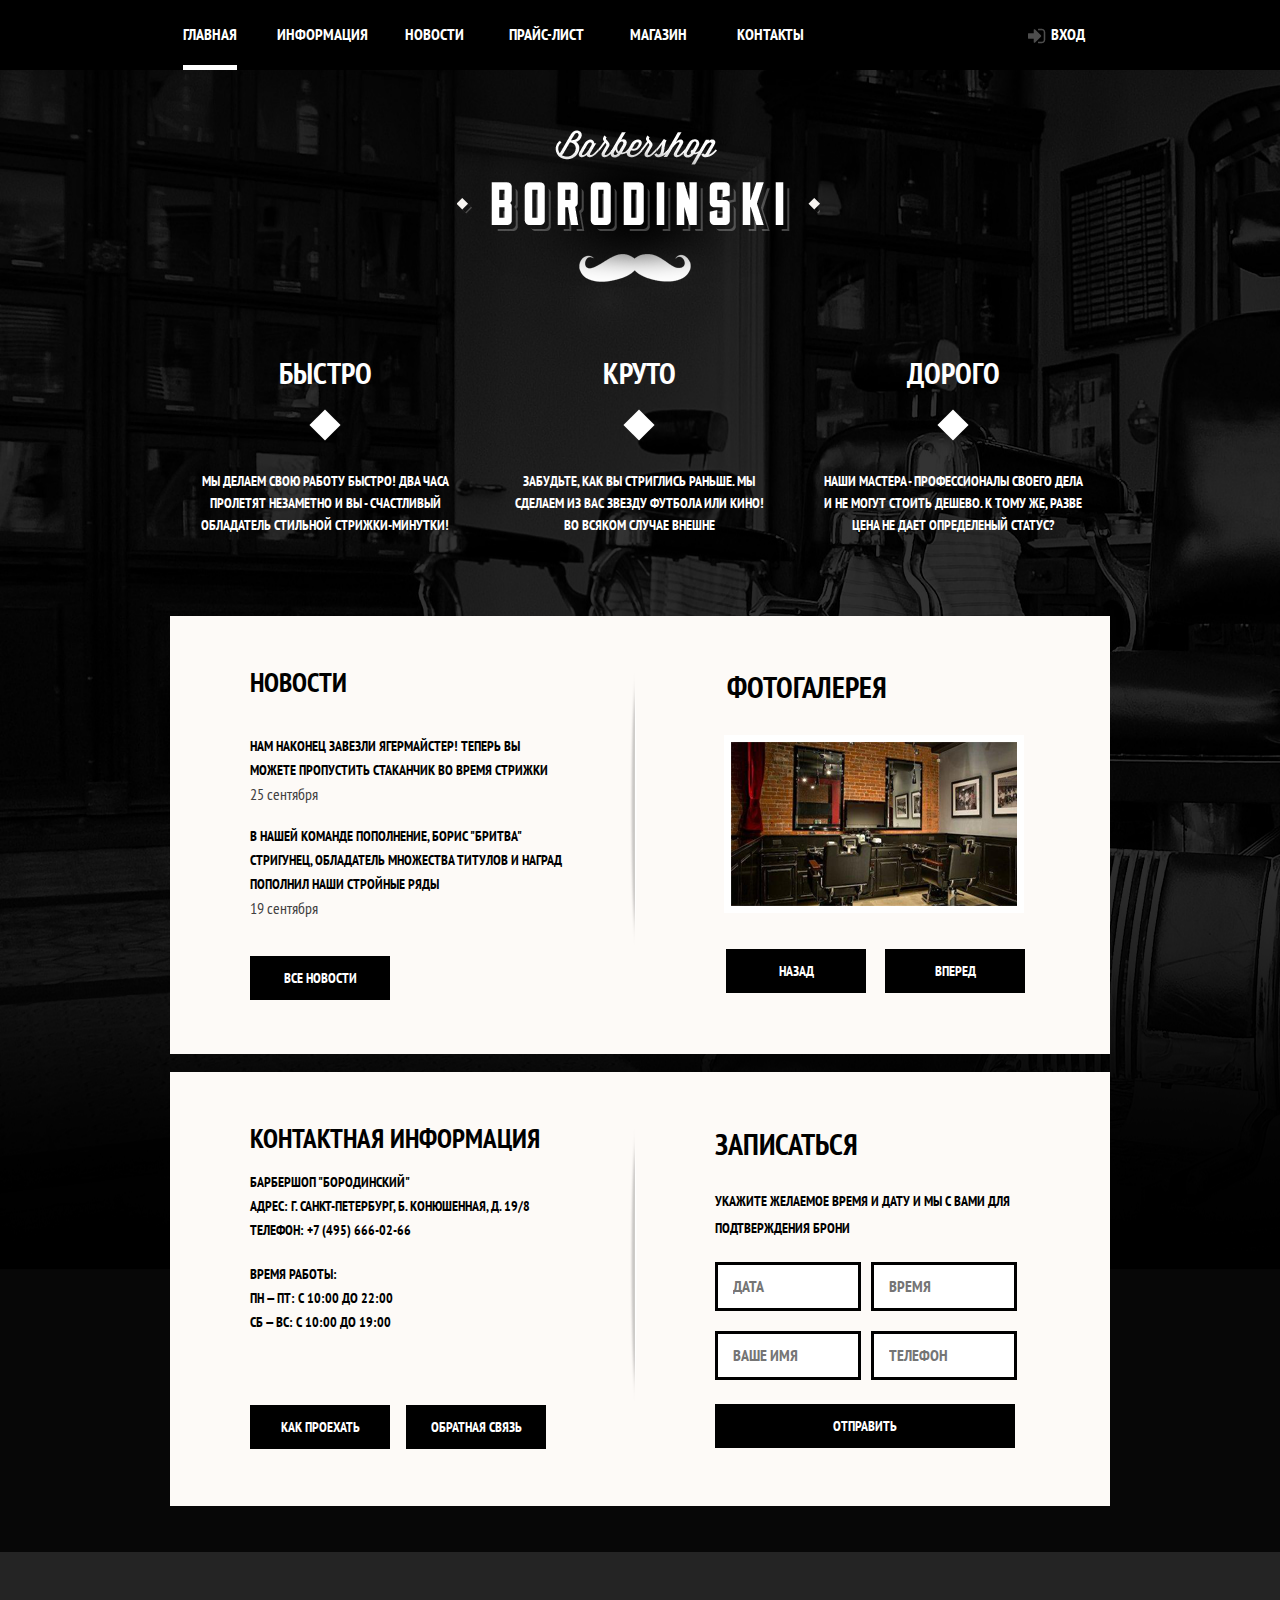
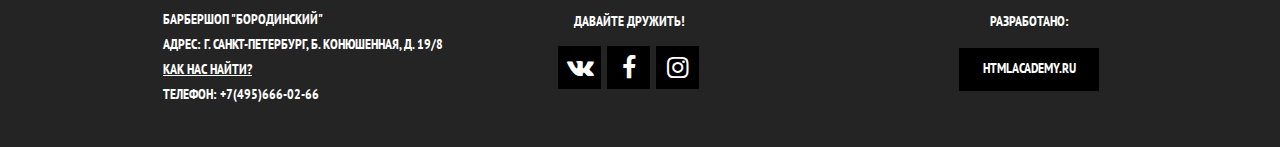
==== commit 9a9efef1: "v2.3" ====
--- a/index.html
+++ b/index.html
@@ -8,241 +8,156 @@
 <body>
 	<div class="wrapper">
 
+		<!-- Header begin -->
+
 		<header class="header header_size header__btn_text">
+			<div class="container">	
+				<ul>
+					<li><a class="header__btn header__btn_size" href="#"><span class="header__btn_current-page">Главная</span></a></li>
+					<li><a class="header__btn header__btn_size" href="#">Информация</a></li>
+					<li><a class="header__btn header__btn_size" href="#">Новости</a></li>
+					<li><a class="header__btn header__btn_size" href="barbershop-price.html">Прайс-лист</a></li>
+					<li><a class="header__btn header__btn_size" href="barbershop-shop.html">Магазин</a></li>
+					<li><a class="header__btn header__btn_size" href="#">Контакты</a></li>
+				</ul>
+				<a class="header__btn header__btn_size header__btn_align header__btn__icon-login" href="#">Вход</a>
+				<div class="clearfix"></div>
+			</div>
+		</header>
+
+		<!-- Header end -->
 
 			<div class="container">	
 
-				<ul type="none">
-
-					<li>
-						<a class="header__btn header__btn_size" href="#">
-							<span class="header__btn_current-page">
-							Главная
-							</span>
-						</a>
-					</li>
-
-					<li>
-						<a class="header__btn header__btn_size" href="#">
-						Информация
-						</a>
-					</li>
-
-					<li>
-						<a class="header__btn header__btn_size" href="#">
-						Новости
-						</a>
-					</li>
-
-					<li>
-						<a class="header__btn header__btn_size" href="barbershop-price.html">
-						Прайс-лист
-						</a>
-					</li>
-
-					<li>
-						<a class="header__btn header__btn_size" href="barbershop-shop.html">
-						Магазин
-						</a>
-					</li>
-
-					<li>
-						<a class="header__btn header__btn_size" href="#">
-						Контакты
-						</a>
-					</li>
-				</ul>
-
-					<a class="header__btn header__btn_size header__btn_align header__btn__icon-login" href="#">
-					Вход
-					</a>
-
-				<div class="clearfix"></div>
-
-			</div>
-
-		</header>
-
-			<div class="container">	
+				<!-- Logo begin -->
 
 				<div class="logo logo_size">
-					<img src="img/logo.png">
+					<img src="img/logo.png" alt="Logo_img">
 				</div>
+
+				<!-- Logo end -->
+
+				<!-- Description begin -->
 
 				<div class="description description_size">
 					<div class="description__clause description__clause_size description_text">
-
 						<h3>Быстро</h3>
-
 						<p>Мы делаем свою работу быстро! 
 							два часа пролетят незаметно и вы - счастливый 
 							обладатель стильной стрижки-минутки!
 						</p>
-
 					</div>
-					
 					<div class="description__clause description__clause_size description_text">
-
 						<h3>Круто</h3>
-
 						<p>Забудьте, как вы стриглись раньше. 
 							Мы сделаем из вас звезду футбола или кино! 
 							во всяком случае внешне
 						</p>
-
 					</div>
-
 					<div class="description__clause description__clause_size description_text">
-
 						<h3>Дорого</h3>
-
 						<p>Наши мастера - профессионалы своего дела и
 							не могут стоить дешево. К тому же, разве цена
 							не дает определеный статус?
 						</p>
-
 					</div>
-
 					<div class="clearfix"></div>
-
 				</div>
 
+				<!-- Description end -->
+
+				<!-- News-photo begin -->
+
 				<div class="news-photo news-photo_size">
-
 					<div class="news news-size news_text news_float">
-
 						<h3>Новости</h3>
-
 						<div class="news__first_size">
-
 							<p>Нам наконец завезли ягермайстер! теперь вы
 						 		можете пропустить стаканчик во время стрижки
 						 	</p>
-
 							<p class="news_date">25 сентября</p>
-
 						</div>
-
 						<div class="news__second_size">
-
 							<p>В нашей команде пополнение, Борис "Бритва"
 							стригунец, обладатель множества титулов и
 							наград пополнил наши стройные ряды
 							</p>
-
 							<p class="news_date">19 сентября</p>
-
 						</div>
-
-						<a href="#">
-							<div class="news-photo__btn news-photo__btn_size news-photo__btn_text">
-							Все новости
-							</div>
-						</a>	
+						<a href="#"><div class="news-photo__btn news-photo__btn_size news-photo__btn_text">Все новости</div></a>	
 					</div>
-
 					<div class="news-photo-line">
-						<img src="img/news-photo-line.png">
+						<img src="img/news-photo-line.png" alt="line-img">
 					</div>
-
 					<div class="photo photo_size photo_text">
-
 						<h3>Фотогалерея</h3>
 						<br>
-						<div class="photo_img"><img src="img/photo-img.png"></div>
-
-						<a href="#">
-							<div class="news-photo__btn photo__btn_size photo__btn_size_back news-photo__btn_text  news-photo__btn_float">
-								Назад
-							</div>
-						</a>
-
-						<a href="#">
-							<div class="news-photo__btn photo__btn_size photo__btn_size_next news-photo__btn_text news-photo__btn_float">
-								Вперед
-							</div>
-						</a>
+						<div class="photo_img">
+							<img src="img/photo-img.png" alt="photo_img">
+						</div>
+						<a href="#"><div class="news-photo__btn photo__btn_size photo__btn_size_back news-photo__btn_text  news-photo__btn_float">Назад</div></a>
+						<a href="#"><div class="news-photo__btn photo__btn_size photo__btn_size_next news-photo__btn_text news-photo__btn_float">Вперед</div></a>
 					</div>
-
 					<div class="clearfix"></div>	
 				</div>
 
+				<!-- News-photo end -->
+
+				<!-- Contacts and sign up begin -->
+
 				<div class="contacts-sign-up contacts-sign-up_size">
 					<div class="contacts contacts_size contacts_text">
-
 						<h3>Контактная информация</h3>
-
-						<ul type="none" class="contacts_margin-top">
+						<ul class="contacts_margin-top">
 							<li>Барбершоп "Бородинский"</li>
 							<li>Адрес: г. Санкт-Петербург, Б. Конюшенная, д. 19/8</li>
 							<li>Телефон: +7 (495) 666-02-66</li>
 						</ul>
-
-						<ul type="none" class="contacts_margin-top">
+						<ul class="contacts_margin-top">
 							<li>Время Работы:</li>
 							<li>ПН — ПТ: С 10:00 ДО 22:00</li>
 							<li>СБ — ВС: С 10:00 ДО 19:00</li>
 						</ul>
-
-						<a href="#">
-							<div class="contacts__btn contacts__btn_size contacts__btn_text contacts__btn_margin-right contacts__btn_float">Как проехать</div>
-						</a>
-
-						<a href="#">
-							<div class="contacts__btn contacts__btn_size contacts__btn_text contacts__btn_margin-left contacts__btn_float">Обратная связь</div>
-						</a>
+						<a href="#"><div class="contacts__btn contacts__btn_size contacts__btn_text contacts__btn_margin-right contacts__btn_float">Как проехать</div></a>
+						<a href="#"><div class="contacts__btn contacts__btn_size contacts__btn_text contacts__btn_margin-left contacts__btn_float">Обратная связь</div></a>
 					</div>
-
 					<div class="news-photo-line">
-						<img src="img/news-photo-line.png">
+						<img src="img/news-photo-line.png" alt="line-img">
 					</div>
-
 					<div class="sign-up sign-up_size sign-up_text">
-
 						<form>
 							<h3>Записаться</h3>
-
 							<p>Укажите желаемое время и дату и мы с Вами для подтверждения брони</p>
-
 							<input class="sign-in__input-field_size sign-in__input-field_text sign-in__input-field_border sign-in__input-field_outline sign-in__input-field_float" type="text" name="sign-up-date" placeholder="Дата">
-
 							<input class="sign-in__input-field_size sign-in__input-field_text sign-in__input-field_border sign-in__input-field_outline sign-in__input-field_float" type="text" name="sign-up-time" placeholder="Время">
-
 							<input class="sign-in__input-field_size sign-in__input-field_text sign-in__input-field_border sign-in__input-field_outline sign-in__input-field_float" type="text" name="sign-up-name" placeholder="Ваше имя">
-
 							<input class="sign-in__input-field_size sign-in__input-field_text sign-in__input-field_border sign-in__input-field_outline sign-in__input-field_float" type="text" name="sign-up-name" placeholder="Телефон">
-
 							<input type="submit" name="sign-up" value="Отправить" class="sign-in__btn-submit_size sign-in__btn-submit_text sign-in__btn-submit_border">
 						</form>
 					</div>
 					<div class="clearfix"></div>
 				</div>
+
+				<!-- Contacts and sign up end -->
+
 			</div>
+
+		<!-- Footer begin -->
+
 		<footer class="footer footer_size">
 			<div class="container">
 				<div class="footer__adress_size footer__adress_text footer_float">
-					<ul type="none">
-						
+					<ul>
 						<li>Барбершоп "Бородинский"</li>
-
 						<li>Адрес: г. Санкт-Петербург, Б. Конюшенная, д. 19/8</li>
-
-						<li>
-							<a class="footer__adress__text_underline" href="#">
-								Как нас найти?
-							</a>
-						</li>
-
+						<li><a class="footer__adress__text_underline" href="#">Как нас найти?</a></li>
 						<li>Телефон: +7(495)666-02-66</li>
 					</ul>
 				</div>
-
 				<div class="footer__vk-fb_size footer__vk-fb_text footer_float">
-
 					<h4>Давайте дружить!</h4>
-
 					<br>
-					<ul type="none">
+					<ul>
 						<li>
 							<a class="footer__vk_size footer__vk_text" href="#">
 								<i class="icon-vkontakte"></i>
@@ -260,18 +175,18 @@
 						</li>
 					</ul>
 				</div>
-
 				<div class="footer__developer_size footer__developer_text footer_float">
 					<h4>Разработано:</h4>
 					<div class="footer__develer__html-academy_size footer__develer__html-academy_text">
-						<a href="#">
-							htmlacademy.ru
-						</a>
+						<a href="#">htmlacademy.ru</a>
 					</div>
 				</div>
 				<div class="clearfix"></div>
 			</div>
 		</footer>
+
+		<!-- Footer end -->
+
 	</div>
 </body>
 </html>--- a/css/style.css
+++ b/css/style.css
@@ -137,6 +137,10 @@
 	font-size: 20px;
 }
 
+ul {
+	list-style-type: none;
+}
+
 .wrapper {
 	background: url(../img/background.png);
 }
@@ -556,7 +560,7 @@
 	width: 140px;
 	height: calc(44px - 15px);
 	padding: 15px 0 0 0;
-	margin: 49px 0 0;
+	margin-top: 71px;
 }
 
 .contacts__btn_margin-right {
@@ -631,7 +635,7 @@
 	width: 300px;
 	height: 44px;
 	background: black;
-	margin: 24px 0 0 8px;
+	margin-top: 24px;
 }
 
 .sign-in__btn-submit_text {
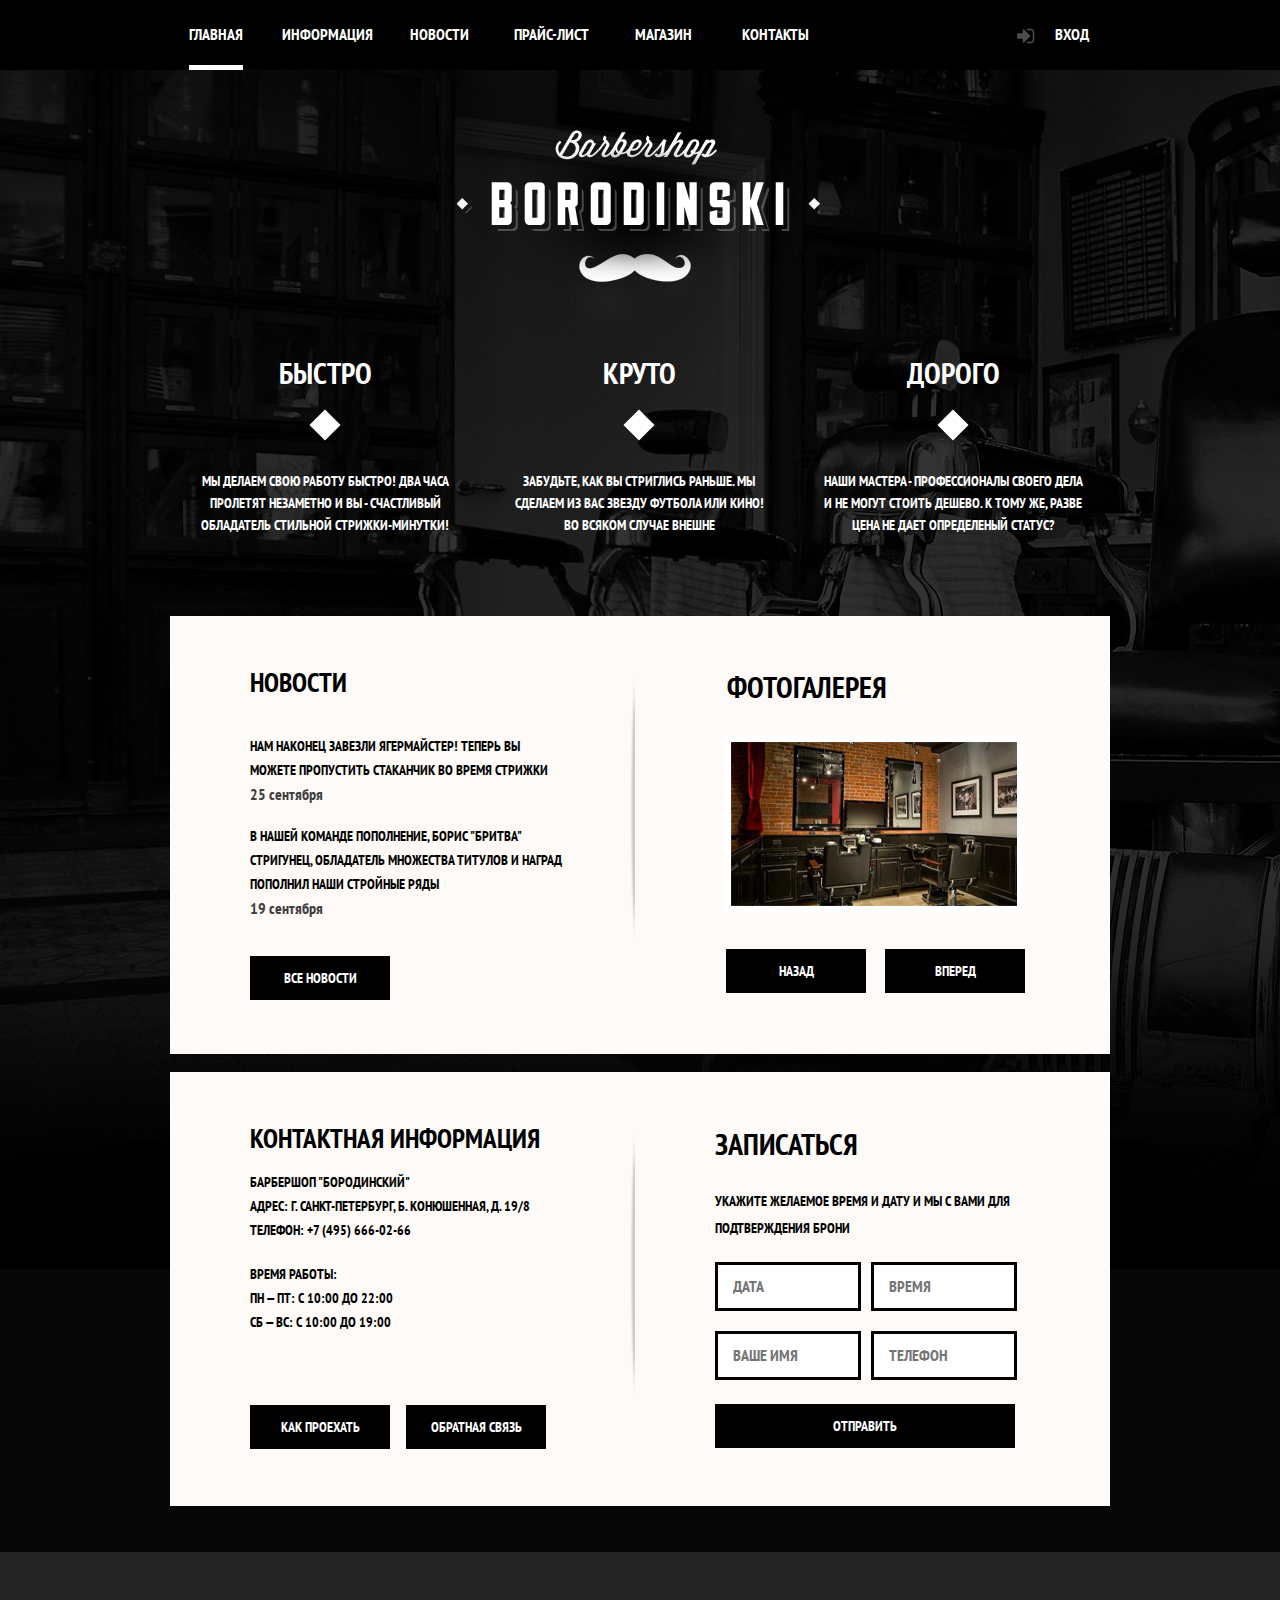
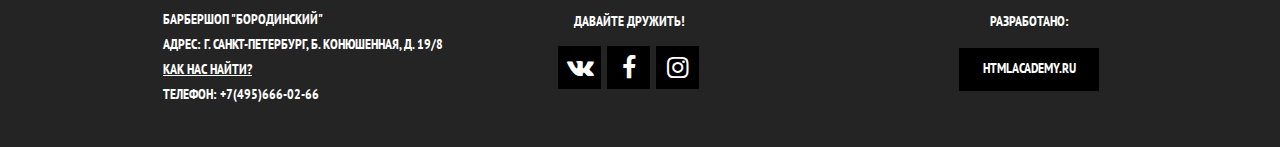
==== commit da8d2292: "v2.5" ====
--- a/index.html
+++ b/index.html
@@ -1,9 +1,11 @@
 <!DOCTYPE html>
 <html lang="ru">
 <head>
+	<meta charset="utf-8">
+	<meta name="format-detection" content="telephone=no"> <!-- Отключение выделения номеров телефона плагином skype в Microsoft edge -->
 	<title>Барбершоп «Бородинский»</title>
+	<link rel="stylesheet" href="css/normalize.css">
 	<link rel="stylesheet" href="css/style.css">
-	<link rel="stylesheet" href="css/normalize.css">
 </head>
 <body>
 	<div class="wrapper">
@@ -12,13 +14,13 @@
 
 		<header class="header header_size header__btn_text">
 			<div class="container">	
-				<ul>
-					<li><a class="header__btn header__btn_size" href="#"><span class="header__btn_current-page">Главная</span></a></li>
-					<li><a class="header__btn header__btn_size" href="#">Информация</a></li>
-					<li><a class="header__btn header__btn_size" href="#">Новости</a></li>
-					<li><a class="header__btn header__btn_size" href="barbershop-price.html">Прайс-лист</a></li>
-					<li><a class="header__btn header__btn_size" href="barbershop-shop.html">Магазин</a></li>
-					<li><a class="header__btn header__btn_size" href="#">Контакты</a></li>
+				<ul class="header__menu">
+					<li class="header__btn header__btn_size"><a href="#"><span class="header__btn_current-page">Главная</span></a></li>
+					<li class="header__btn header__btn_size"><a href="#">Информация</a></li>
+					<li class="header__btn header__btn_size"><a href="#">Новости</a></li>
+					<li class="header__btn header__btn_size"><a href="barbershop-price.html">Прайс-лист</a></li>
+					<li class="header__btn header__btn_size"><a href="barbershop-shop.html">Магазин</a></li>
+					<li class="header__btn header__btn_size"><a href="#">Контакты</a></li>
 				</ul>
 				<a class="header__btn header__btn_size header__btn_align header__btn__icon-login" href="#">Вход</a>
 				<div class="clearfix"></div>
@@ -32,7 +34,7 @@
 				<!-- Logo begin -->
 
 				<div class="logo logo_size">
-					<img src="img/logo.png" alt="Logo_img">
+					<img src="img/logo.png" alt="Logo_img" width="363px" height="158px">
 				</div>
 
 				<!-- Logo end -->
@@ -61,7 +63,6 @@
 							не дает определеный статус?
 						</p>
 					</div>
-					<div class="clearfix"></div>
 				</div>
 
 				<!-- Description end -->
@@ -84,16 +85,16 @@
 							</p>
 							<p class="news_date">19 сентября</p>
 						</div>
-						<a href="#"><div class="news-photo__btn news-photo__btn_size news-photo__btn_text">Все новости</div></a>	
+						<a href="#" class="news-photo__btn news-photo__btn_size news-photo__btn_text">Все новости</a>	
 					</div>
 					<div class="news-photo-line">
-						<img src="img/news-photo-line.png" alt="line-img">
+						<img src="img/news-photo-line.png" alt="line-img" width="8px" height="278px">
 					</div>
 					<div class="photo photo_size photo_text">
 						<h3>Фотогалерея</h3>
 						<br>
 						<div class="photo_img">
-							<img src="img/photo-img.png" alt="photo_img">
+							<img src="img/photo-img.png" alt="photo_img" width="286px" height="164px">
 						</div>
 						<a href="#"><div class="news-photo__btn photo__btn_size photo__btn_size_back news-photo__btn_text  news-photo__btn_float">Назад</div></a>
 						<a href="#"><div class="news-photo__btn photo__btn_size photo__btn_size_next news-photo__btn_text news-photo__btn_float">Вперед</div></a>
@@ -122,7 +123,7 @@
 						<a href="#"><div class="contacts__btn contacts__btn_size contacts__btn_text contacts__btn_margin-left contacts__btn_float">Обратная связь</div></a>
 					</div>
 					<div class="news-photo-line">
-						<img src="img/news-photo-line.png" alt="line-img">
+						<img src="img/news-photo-line.png" alt="line-img" width="8px" height="278px">
 					</div>
 					<div class="sign-up sign-up_size sign-up_text">
 						<form>
--- a/css/style.css
+++ b/css/style.css
@@ -14,7 +14,7 @@
 	1.7. FOOTER...............7
 8. BARBERSHOP-ITEM............8 
 	8.1 TITLE.................8
-	8.2 BREAD-CRUMBS..........9
+	8.2 BREADCRUMBS..........9
 	8.3 PRODUCT..............10
 9. BARBERSHOP-PRICE..........11
 	9.1 HAIRCUT..............11
@@ -52,14 +52,24 @@
 */
 
 @font-face {
-    font-family: "PT Sans Narrow Bold"; /* Гарнитура шрифта */
-    src: url(../fonts/PTSans/PTN77F.ttf); /* Путь к файлу со шрифтом */
-   }
+  font-family: 'PT Sans Narrow';
+  src: url('../fonts/PTSans/PTSans-Narrow.eot?#iefix') format('embedded-opentype'),  
+  	url('../fonts/PTSans/PTSans-Narrow.woff') format('woff'), 
+  	url('../fonts/PTSans/PTSans-Narrow.ttf')  format('truetype'), 
+  	url('../fonts/PTSans/PTSans-Narrow.svg#PTSans-Narrow') format('svg');
+  font-weight: normal;
+  font-style: normal;
+}
 
 @font-face {
-    font-family: "PT Sans Narrow"; /* Гарнитура шрифта */
-    src: url(../fonts/PTSans/PTN57F.ttf); /* Путь к файлу со шрифтом */
-   }
+  font-family: 'PT Sans Narrow';
+  src: url('../fonts/PTSans/PTSans-NarrowBold.eot?#iefix') format('embedded-opentype'),  
+  	url('../fonts/PTSans/PTSans-NarrowBold.woff') format('woff'), 
+  	url('../fonts/PTSans/PTSans-NarrowBold.ttf')  format('truetype'), 
+  	url('../fonts/PTSans/PTSans-NarrowBold.svg#PTSans-NarrowBold') format('svg');
+  font-weight: bold;
+  font-style: normal;
+}
 
 @font-face {
   font-family: 'fontello';
@@ -142,7 +152,8 @@
 }
 
 .wrapper {
-	background: url(../img/background.png);
+	min-width: 960px;
+	background: black url(../img/background.png) no-repeat;
 }
 
 .container {
@@ -156,6 +167,11 @@
 	clear: both;
 }
 
+.barbershop-background-white {
+	background: white url(../img/background-white.png) repeat;
+}
+
+
 /*
 ***********************
 
@@ -168,28 +184,51 @@
 
 .header {
 	background: black;
-	clear: both;
 }
 
 .header_size {
 	width: 100%;
 }
-.header__btn {
-	float: left;
-}
 
 .header__btn__icon-login:before {
 	content: "";
 	display: inline-block;
 	width: 18px;
 	height: 16px;
-	margin-right: 5px;
+	margin-right: 20px;
 	vertical-align: middle;
 	background: url(../img/icon-login.png);
 }
 
 .header__btn:hover {
 	background: #242424;
+}
+
+
+.header__menu li:last-child {
+	margin-right: 174px;
+}
+
+.header__menu {
+	display: inline-block;
+	vertical-align: top;
+}
+
+.header__menu:after {
+	content: "";
+	width: 100%;
+	display: -block;
+	clear: both;
+
+}
+
+
+.header__btn {
+	display: inline-block;
+}
+
+.header__btn_align {
+	float: none !important;
 }
 
 .header__btn__icon-login:hover:before {
@@ -205,8 +244,10 @@
 .header__btn_size{
 	width: 100px;
 	height: calc(70px - 25px);
-	padding: 25px 0 0;
+	padding-top: 25px;
 	margin-right: 12px;
+	float: left;
+
 }
 
 .header__btn_text{
@@ -214,11 +255,13 @@
 	text-transform: uppercase;
 	text-align: center;
 	font-size: 16px;
-	font-family: "PT Sans Narrow Bold", sans-serif;
+	font-weight: bold;
+	font-family: "PT Sans Narrow", "Arial", sans-serif;
 }
 
 .header__btn_current-page {
 	display: inline-block;
+	vertical-align: middle;
 	position: relative;
 }
 
@@ -227,6 +270,7 @@
     position: relative;
     width: 100%;
     display: inline-block;
+    vertical-align: baseline;
     height: 5px;
     background-color: white;
     bottom: -12px;
@@ -235,9 +279,6 @@
     margin: 0 auto;
 }
 
-.header__btn__icon-login{
-	float: left;
-}
 
 .header__btn__icon-login_size {
 	width:18px;
@@ -245,10 +286,6 @@
 	margin: 2px 0 0; 
 }
 
-.header__btn_align {
-	margin-left: 174px;
-	margin-right: 0;
-}
 
 /*
 ***********************
@@ -319,7 +356,8 @@
 	color: white;
 	text-transform: uppercase;
 	text-align: center;
-	font-family: "PT Sans Narrow Bold", sans-serif;
+	font-weight: bold;
+	font-family: "PT Sans Narrow", "Arial", sans-serif;
 }
 
 .description__clause {
@@ -392,7 +430,8 @@
 	text-transform: uppercase;
 	line-height: 24px;
 	font-size: 14px;
-	font-family: "PT Sans Narrow Bold", sans-serif;
+	font-weight: bold;
+	font-family: "PT Sans Narrow", "Arial", sans-serif;
 }
 
 .news_float {
@@ -406,7 +445,7 @@
 	color: #41403f;
 	font-size: 16px;
 	text-transform: lowercase;
-	font-family: "PT Sans Narrow", sans-serif;
+	font-family: "PT Sans Narrow", "Arial", sans-serif;
 }
 
 .news__first_size {
@@ -426,6 +465,7 @@
 }
 
 .news-photo__btn_size {
+	display: block;
 	width: 140px;
 	height: calc(44px - 15px);
 	padding: 15px 0 0 0;
@@ -437,7 +477,8 @@
 	text-align: center;
 	line-height: 14px;
 	font-size: 14px;
-	font-family: "PT Sans Narrow Bold", sans-serif;
+	font-weight: bold;
+	font-family: "PT Sans Narrow", "Arial", sans-serif;
 }
 
 .news-photo__btn_float {
@@ -460,7 +501,8 @@
 .photo_text {
 	text-transform: uppercase;
 	font-size: 16px;
-	font-family: "PT Sans Narrow Bold", sans-serif;
+	font-weight: bold;
+	font-family: "PT Sans Narrow", "Arial", sans-serif;
 }
 
 .photo h3 {
@@ -541,7 +583,8 @@
 	text-transform: uppercase;
 	font-size: 14px;
 	line-height: 24px;
-	font-family: "PT Sans Narrow Bold", sans-serif;
+	font-weight: bold;
+	font-family: "PT Sans Narrow", "Arial", sans-serif;
 }
 
 .contacts h3 {
@@ -577,7 +620,8 @@
 	text-align: center;
 	line-height: 14px;
 	font-size: 14px;
-	font-family: "PT Sans Narrow Bold", sans-serif;
+	font-weight: bold;
+	font-family: "PT Sans Narrow", "Arial", sans-serif;
 }
 
 .contacts__btn_float {
@@ -598,7 +642,8 @@
 	text-transform: uppercase;
 	line-height: 27px;
 	font-size: 14px;
-	font-family: "PT Sans Narrow Bold", sans-serif;
+	font-weight: bold;
+	font-family: "PT Sans Narrow", "Arial", sans-serif;
 }
 
 .sign-up h3 {
@@ -616,7 +661,8 @@
 .sign-in__input-field_text { 
 	text-transform: uppercase;
 	font-size: 16px;
-	font-family: "PT Sans Narrow Bold", sans-serif;
+	font-weight: bold;
+	font-family: "PT Sans Narrow", "Arial", sans-serif;
 }
 
 .sign-in__input-field_border {
@@ -644,11 +690,16 @@
 	text-align: center;
 	line-height: 14px;
 	font-size: 14px;
-	font-family: "PT Sans Narrow Bold", sans-serif;
+	font-weight: bold;
+	font-family: "PT Sans Narrow", "Arial", sans-serif;
 }
 
 .sign-in__btn-submit_border {
 	border: 1px solid black;
+}
+
+.sign-in__input-field_border:focus {
+	border-color: #663d15; 
 }
 
 /*
@@ -689,7 +740,8 @@
 	text-align: left;
 	line-height: 25px;
 	font-size: 14px;
-	font-family: "PT Sans Narrow Bold", sans-serif;
+	font-weight: bold;
+	font-family: "PT Sans Narrow", "Arial", sans-serif;
 }
 
 .footer__adress__text_underline {
@@ -706,7 +758,8 @@
 	text-align: center;
 	line-height: 14px;
 	font-size: 14px;
-	font-family: "PT Sans Narrow Bold", sans-serif;
+	font-weight: bold;
+	font-family: "PT Sans Narrow", "Arial", sans-serif;
 }
 
 .footer__vk-fb_size {
@@ -789,7 +842,8 @@
 	text-align: center;
 	line-height: 14px;
 	font-size: 14px;
-	font-family: "PT Sans Narrow Bold", sans-serif;
+	font-weight: bold;
+	font-family: "PT Sans Narrow", "Arial", sans-serif;
 }
 
 .footer__develer__html-academy_size {
@@ -839,9 +893,6 @@
 ***********************
 */
 
-.barbershop-background-white {
-	background: url(../img/background-white.png) repeat;
-}
 
 /*
 ***********************
@@ -857,7 +908,8 @@
 .title_text {
 	text-transform: uppercase;
 	font-size: 20px;
-	font-family: "PT Sans Narrow Bold", sans-serif;
+	font-weight: bold;
+	font-family: "PT Sans Narrow", "Arial", sans-serif;
 }
 
 .title_size {
@@ -879,24 +931,25 @@
 /*
 ***********************
 
-BREAD-CRUMBS..........9
-
-		START
-
-***********************
-*/
-
-.bread-crumbs {
+BREADCRUMBS..........9
+
+		START
+
+***********************
+*/
+
+.breadcrumbs {
 	list-style-type: none;
 }
 
-.bread-crumbs li {
-	float: left;
-}
-
-.bread-crumbs li:after {
+.breadcrumbs li {
+	float: left;
+}
+
+.breadcrumbs li:after {
 	content: "";
 	display: inline-block;
+	vertical-align: middle;
 	width: 8px;
 	height: 8px;
 	transform: rotate(45deg);
@@ -904,21 +957,30 @@
 	margin: 0 18px 3px;
 }
 
-.bread-crumbs li:nth-child(4):after {
+.breadcrumbs li:last-child:after {
+	content: "";
 	display: none;
 }
 
-.bread-crumbs_text {
-	text-transform: uppercase;
-	font-size: 14px;
-	font-family: "PT Sans Narrow Bold", sans-serif;	
-}
-
-.bread-crumbs_text_grey {
+.breadcrumbs:after {
+	content: "";
+	display: block;
+	width: 100%;
+	clear: both;
+}
+
+.breadcrumbs_text {
+	text-transform: uppercase;
+	font-size: 14px;
+	font-weight: bold;
+	font-family: "PT Sans Narrow", "Arial", sans-serif;
+}
+
+.breadcrumbs_text_grey {
 	color: #b5b3b1;
 }
 
-.bread-crumbs_size {
+.breadcrumbs_size {
 	margin-bottom: 10px;
 }
 
@@ -926,7 +988,7 @@
 /*
 ***********************
 
-BREAD-CRUMBS..........9
+BREADCRUMBS..........9
 
 		END
 
@@ -967,7 +1029,7 @@
 }
 
 .product-img-secondary_size {
-	margin:0 10px;
+	margin:0 20px;
 }
 
 .product-information {
@@ -982,7 +1044,8 @@
 .product-information_text {
 	text-transform: uppercase;
 	font-size: 14px;
-	font-family: "PT Sans Narrow Bold", sans-serif;	
+	font-weight: bold;
+	font-family: "PT Sans Narrow", "Arial", sans-serif;	
 }
 
 .product-information_text h3 {
@@ -994,8 +1057,11 @@
 
 .product-information__article_text {
 	display: inline-block;
+	vertical-align: bottom;
+	text-align: right;
 	color: #aeaeae;
-	margin-left: 177px;
+	position: absolute;
+	right: 0;
 }
 
 .product-information__description_size {
@@ -1013,6 +1079,7 @@
 
 .product-information__cost-buy li:first-child {
 	display: inline-block;
+	vertical-align: middle;
 	width: 110px;
 	height: 30px;
 	padding-left: 3px;
@@ -1025,6 +1092,7 @@
 
 .product-information__cost-buy li:last-child {
 	display: inline-block;
+	vertical-align: middle;
 	width: 74px;
 	height: 30px;
 	padding-left: 2px;
@@ -1047,6 +1115,7 @@
 .product-information__kit li:before {
 	content: "";
 	display: inline-block;
+	vertical-align: middle;
 	width: 8px;
 	height: 8px;
 	transform: rotate(45deg);
@@ -1054,6 +1123,16 @@
 	margin-right: 11px;
 }
 
+.product-information__in-stock-article {
+	width: 100%;
+	position: relative;
+}
+
+.product-information__in-stock_text {
+	display: inline-block;
+	vertical-align: bottom;
+}
+
 /*
 ***********************
 
@@ -1083,10 +1162,6 @@
 
 ***********************
 */
-
-.bread-crumbs_display-none li:nth-child(2):after {
-	display: none;
-}
 
 
 /*
@@ -1109,7 +1184,8 @@
 	font-size: 48px;
 /*	text-align: center;*/
 	text-transform: uppercase;
-	font-family: "PT Sans Narrow Bold", sans-serif;	
+	font-weight: bold;
+	font-family: "PT Sans Narrow", "Arial", sans-serif;
 }
 
 .haircut_text h3:before {
@@ -1164,14 +1240,16 @@
 	font-size: 14px;
 	line-height: 38px;
 	text-transform: uppercase;
-	font-family: "PT Sans Narrow Bold", sans-serif;	
+	font-weight: bold;
+	font-family: "PT Sans Narrow", "Arial", sans-serif;
 }
 
 .means_text h4{
 	font-size: 24px;
 	line-height: 29px;
 	text-transform: uppercase;
-	font-family: "PT Sans Narrow Bold", sans-serif;	
+	font-weight: bold;
+	font-family: "PT Sans Narrow", "Arial", sans-serif;
 }
 .means ul {
 	list-style-type: none;
@@ -1238,7 +1316,8 @@
 .table-price_text {
 	font-size: 14px;
 	text-transform: uppercase;
-	font-family: "PT Sans Narrow Bold", sans-serif;	
+	font-weight: bold;
+	font-family: "PT Sans Narrow", "Arial", sans-serif;
 }
 
 .table-price_text h4{
@@ -1246,7 +1325,8 @@
 	font-size: 24px;
 /*	line-height: 29px;*/
 	text-transform: uppercase;
-	font-family: "PT Sans Narrow Bold", sans-serif;	
+	font-weight: bold;
+	font-family: "PT Sans Narrow", "Arial", sans-serif;
 }
 
 /*
@@ -1276,13 +1356,15 @@
 .about-us_text {
 	font-size: 14px;
 	text-transform: uppercase;
-	font-family: "PT Sans Narrow Bold", sans-serif;	
+	font-weight: bold;
+	font-family: "PT Sans Narrow", "Arial", sans-serif;
 }
 
 .about-us h4 {
 	font-size: 24px;
 	text-transform: uppercase;
-	font-family: "PT Sans Narrow Bold", sans-serif;	
+	font-weight: bold;
+	font-family: "PT Sans Narrow", "Arial", sans-serif;
 }
 
 /*.about-us p:nth-child(2) {
@@ -1348,9 +1430,6 @@
 ***********************
 */
 
-.bread-crumbs_display-none-shop li:nth-child(3):after {
-	display: none;
-}
 
 /*
 ***********************
@@ -1370,7 +1449,8 @@
 .manufacturers-group-of-product_text {
 	font-size: 14px;
 	text-transform: uppercase;
-	font-family: "PT Sans Narrow Bold", sans-serif;	
+	font-weight: bold;
+	font-family: "PT Sans Narrow", "Arial", sans-serif;
 }
 
 .manufacturers-group-of-product_size {
@@ -1379,10 +1459,11 @@
 	margin-right: 40px;
 }
 
-.manufacturers-group-of-product h3 {
+.manufacturers-group-of-product p {
 	font-size: 24px;
 	text-transform: uppercase;
-	font-family: "PT Sans Narrow Bold", sans-serif;		
+	font-weight: bold;
+	font-family: "PT Sans Narrow", "Arial", sans-serif;	
 }
 
 .manufacturers-group-of-product label:hover {
@@ -1400,7 +1481,8 @@
 	border: none;
 	font-size: 12.76px;
 	text-transform: uppercase;
-	font-family: "PT Sans Narrow Bold", sans-serif;
+	font-weight: bold;
+	font-family: "PT Sans Narrow", "Arial", sans-serif;
 }
 
 .btn-submit:hover {
@@ -1548,29 +1630,26 @@
 
 .goods_size {
 	width: 720px;
-	margin-top: 45px;
+	margin-top: 58px;
 }
 
 .goods_text {
 	font-size: 14px;
-	font-family: "PT Sans Narrow Bold", sans-serif;		
-}
-
-.goods__block__name{
+	font-weight: bold;
+	font-family: "PT Sans Narrow", "Arial", sans-serif;	
+}
+.goods__block__name-manufacturer {
 	display: block;
 	font-size: 14px;
-	font-family: "PT Sans Narrow Bold", sans-serif;
+	font-weight: bold;
+	line-height: 16px;
+	font-family: "PT Sans Narrow", "Arial", sans-serif;
 	margin-left: 18px;
-	margin-top: 19px;
+	margin-top: 12px;
 }
 
 .goods__block__manufacturer{
-	display: block;
-	text-transform: uppercase;
-	font-size: 14px;
-	font-family: "PT Sans Narrow Bold", sans-serif;
-	margin-top: 2px;
-	margin-left: 19px;	
+	text-transform: uppercase;
 }
 
 .goods__block {
@@ -1586,40 +1665,26 @@
 .goods__block_size {
 	width: 220px;
 	padding-bottom:15px;
-	margin-right: 10px;
-	margin-bottom: 10px;
-}
-
-.goods-for-travels__img {
-	content: "";
-	display: block;
-	width: 220px;
-	height: 165px;
-	background: url(../img/goods-for-travels.png) no-repeat;
-}
-
-.goods__block ul {
-	list-style-type: none;
-}
-
-.goods__block li {
-	float: left;
-}
-
-.goods__block li:nth-child(odd) {
-	display: inline-block;
+	margin-right: 20px;
+	margin-bottom: 22px;
+}
+
+.goods__block__cost {
+	display: inline-block;
+	vertical-align: middle;
 	background: #e5e5e5;
 	color: black;
 	width: 108px;
 	height: 30px;
 	text-align: center;
 	padding-top: 12px;
-	margin-top: 15px;
-	margin-left: 19px;
-}
-
-.goods__block li:nth-child(even) {
-	display: inline-block;
+	margin-top: 14px;
+	margin-left: 19px;	
+}
+
+.goods__block__btn-buy {
+	display: inline-block;
+	vertical-align: middle;
 	background: black;
 	color: white;
 	text-transform: uppercase;
@@ -1627,10 +1692,10 @@
 	height: 30px;
 	text-align: center;
 	padding-top: 13px;
-	margin-top: 15px;
-}
-
-.goods__block li:nth-child(even):hover {
+	margin-top: 14px;	
+}
+
+.goods__block__btn-buy:hover {
 	background: #663d15;
 }
 
@@ -1638,60 +1703,20 @@
 	color: #663d15;
 }
 
-
-.moisturizing-conditioner__img {
-	content: "";
-	display: block;
-	width: 220px;
-	height: 165px;
-	background: url(../img/moisturizing-conditioner.png) no-repeat;
-}
-
-.hair-gel__img {
-	content: "";
-	display: block;
-	width: 220px;
-	height: 165px;
-	background: url(../img/hair-gel.png) no-repeat;
-}
-
-.clay-for-hair__img {
-	content: "";
-	display: block;
-	width: 220px;
-	height: 165px;
-	background: url(../img/clay-for-hair.png) no-repeat;	
-}
-
-.hair-gel-2__img {
-	content: "";
-	display: block;
-	width: 220px;
-	height: 165px;
-	background: url(../img/hair-gel-2.png) no-repeat;	
-}
-
-.shaving-kit__img {
-	content: "";
-	display: block;
-	width: 220px;
-	height: 165px;
-	background: url(../img/shaving-kit.png) no-repeat;	
-}
-
 .btn-page-for-goods_text {
 	text-transform: uppercase;
 	font-size: 14px;
-	font-family: "PT Sans Narrow Bold", sans-serif;
+	font-weight: bold;
+	font-family: "PT Sans Narrow", "Arial", sans-serif;
 
 }
 
 .btn-page-for-goods_size {
-	margin-top: 48px;
-	margin-left: 242px;
-}
-
-.btn-page-for-goods li {
+	margin-top: 22px;
+	margin-left: 246px;
+}
+
+.btn-page-for-goods a {
 	display: inline-block;
 	width: 42px;
 	height: 31px;
@@ -1700,20 +1725,22 @@
 	background: black;
 	color: white;
 	text-align: center;
-}
-
-.btn-page-for-goods li:hover {
+	float: left;
+}
+
+.btn-page-for-goods a:hover {
 	background: #663d15;
-}
-
-.btn-page-for-goods__current-page li {
-	display: inline-block;
+	cursor: pointer;
+}
+
+.btn-page-for-goods a:active {
 	background: white;
 	color: black;
 }
 
-.btn-page-for-goods__current-page li:hover {
-	background: white;
+.btn-page-for-goods__current-page {
+	background: white !important;
+	color: black !important;
 }
 
 /*
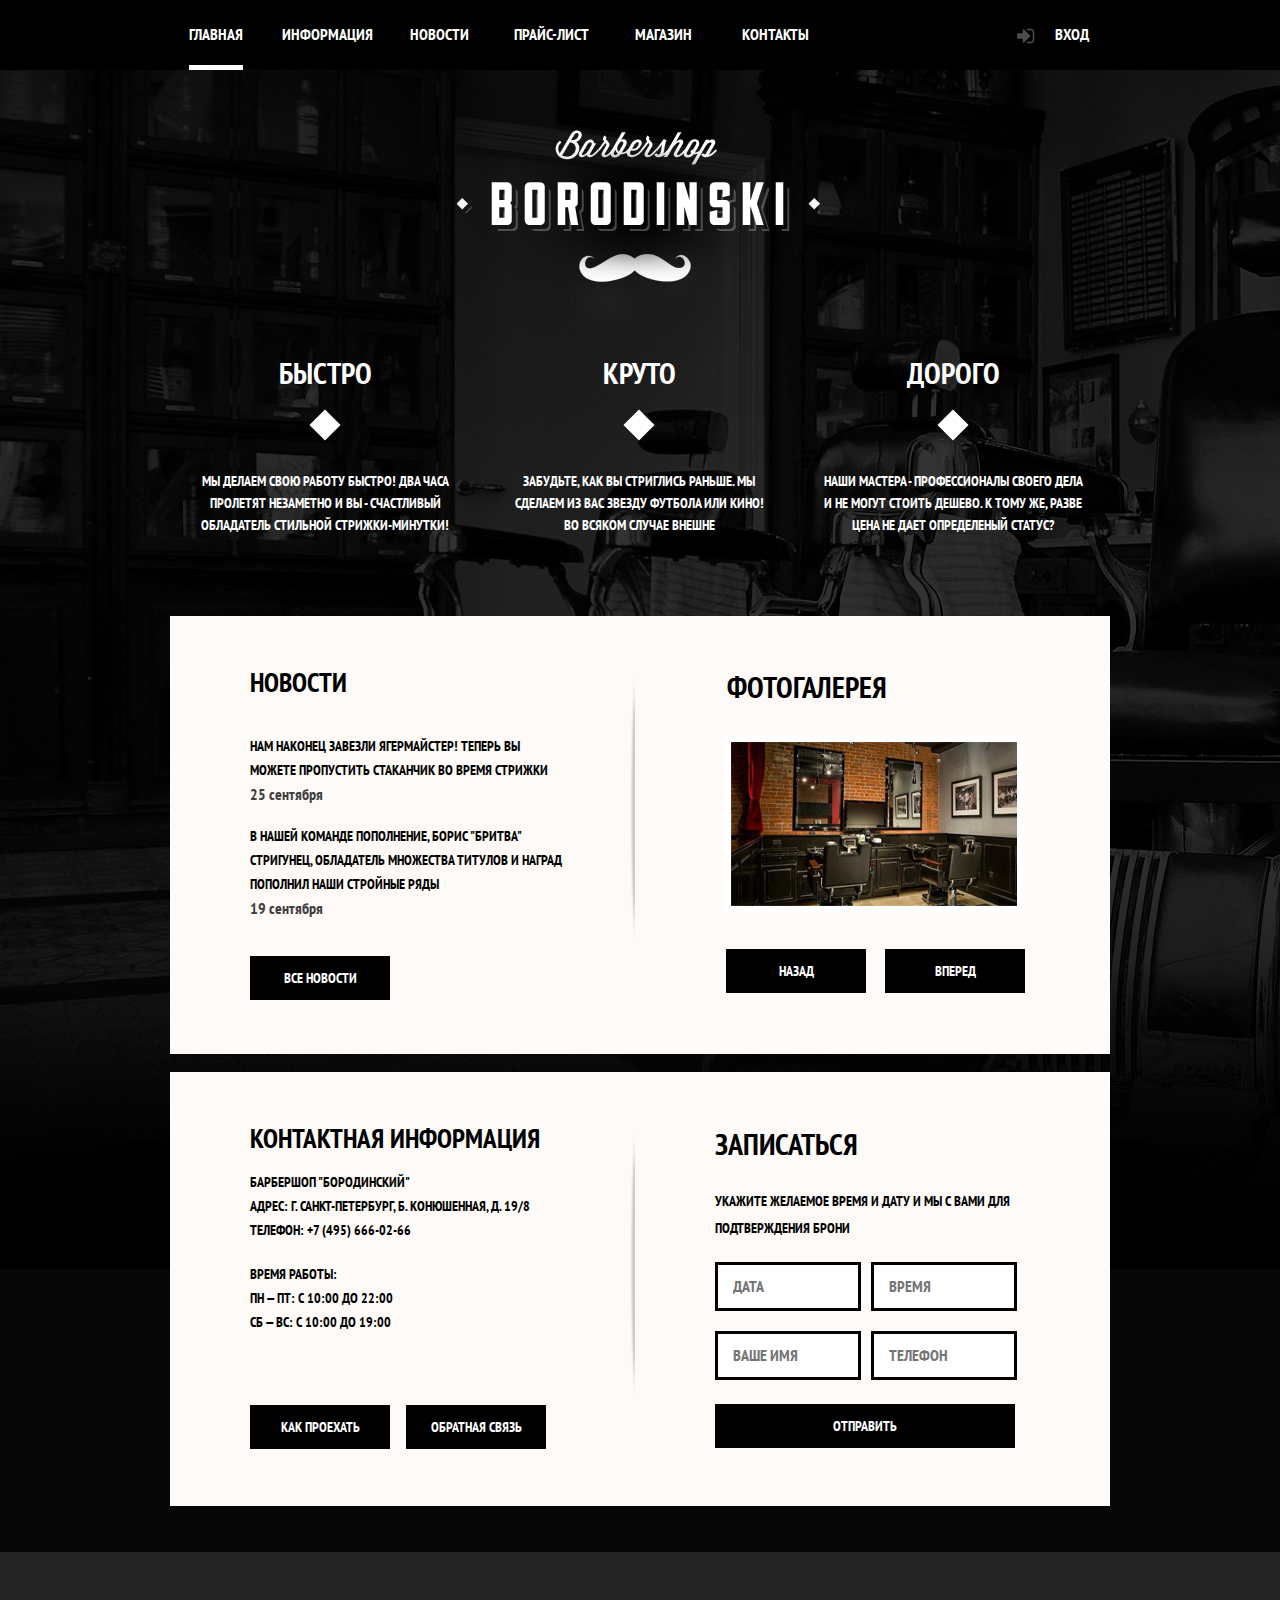
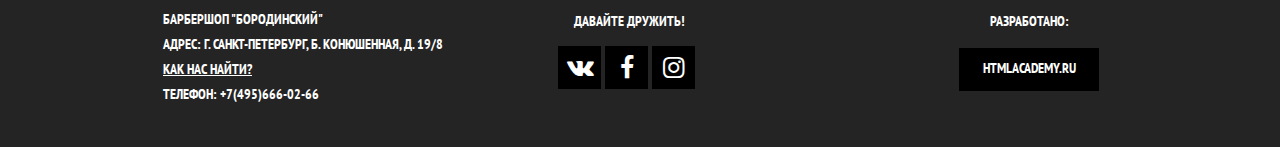
==== commit 0a426649: "v2.6" ====
--- a/index.html
+++ b/index.html
@@ -15,14 +15,14 @@
 		<header class="header header_size header__btn_text">
 			<div class="container">	
 				<ul class="header__menu">
-					<li class="header__btn header__btn_size"><a href="#"><span class="header__btn_current-page">Главная</span></a></li>
-					<li class="header__btn header__btn_size"><a href="#">Информация</a></li>
-					<li class="header__btn header__btn_size"><a href="#">Новости</a></li>
-					<li class="header__btn header__btn_size"><a href="barbershop-price.html">Прайс-лист</a></li>
-					<li class="header__btn header__btn_size"><a href="barbershop-shop.html">Магазин</a></li>
-					<li class="header__btn header__btn_size"><a href="#">Контакты</a></li>
+					<li class="header__btn header__btn_size header__btn_float"><a href="#"><span class="header__btn_current-page">Главная</span></a></li>
+					<li class="header__btn header__btn_size header__btn_float"><a href="#">Информация</a></li>
+					<li class="header__btn header__btn_size header__btn_float"><a href="#">Новости</a></li>
+					<li class="header__btn header__btn_size header__btn_float"><a href="barbershop-price.html">Прайс-лист</a></li>
+					<li class="header__btn header__btn_size header__btn_float"><a href="barbershop-shop.html">Магазин</a></li>
+					<li class="header__btn header__btn_size header__btn_float"><a href="#">Контакты</a></li>
 				</ul>
-				<a class="header__btn header__btn_size header__btn_align header__btn__icon-login" href="#">Вход</a>
+				<a class="header__btn header__btn_size header__btn__icon-login" href="#">Вход</a>
 				<div class="clearfix"></div>
 			</div>
 		</header>
@@ -34,7 +34,7 @@
 				<!-- Logo begin -->
 
 				<div class="logo logo_size">
-					<img src="img/logo.png" alt="Logo_img" width="363px" height="158px">
+					<img src="img/logo.png" alt="Logo_img" width="363" height="158">
 				</div>
 
 				<!-- Logo end -->
@@ -88,13 +88,13 @@
 						<a href="#" class="news-photo__btn news-photo__btn_size news-photo__btn_text">Все новости</a>	
 					</div>
 					<div class="news-photo-line">
-						<img src="img/news-photo-line.png" alt="line-img" width="8px" height="278px">
+						<img src="img/news-photo-line.png" alt="line-img" width="8" height="278">
 					</div>
 					<div class="photo photo_size photo_text">
 						<h3>Фотогалерея</h3>
 						<br>
 						<div class="photo_img">
-							<img src="img/photo-img.png" alt="photo_img" width="286px" height="164px">
+							<img src="img/photo-img.png" alt="photo_img" width="286" height="164">
 						</div>
 						<a href="#"><div class="news-photo__btn photo__btn_size photo__btn_size_back news-photo__btn_text  news-photo__btn_float">Назад</div></a>
 						<a href="#"><div class="news-photo__btn photo__btn_size photo__btn_size_next news-photo__btn_text news-photo__btn_float">Вперед</div></a>
@@ -123,7 +123,7 @@
 						<a href="#"><div class="contacts__btn contacts__btn_size contacts__btn_text contacts__btn_margin-left contacts__btn_float">Обратная связь</div></a>
 					</div>
 					<div class="news-photo-line">
-						<img src="img/news-photo-line.png" alt="line-img" width="8px" height="278px">
+						<img src="img/news-photo-line.png" alt="line-img" width="8" height="278">
 					</div>
 					<div class="sign-up sign-up_size sign-up_text">
 						<form>
@@ -158,19 +158,19 @@
 				<div class="footer__vk-fb_size footer__vk-fb_text footer_float">
 					<h4>Давайте дружить!</h4>
 					<br>
-					<ul>
+					<ul class="footer__icons">
 						<li>
-							<a class="footer__vk_size footer__vk_text" href="#">
+							<a class="footer__icon_size footer__vk_text" href="#">
 								<i class="icon-vkontakte"></i>
 							</a>
 						</li>
 						<li>
-							<a class="footer__f_size footer__f_text" href="#">
+							<a class="footer__icon_size footer__f_text" href="#">
 								<i class="icon-facebook"></i>
 							</a>
 						</li>
 						<li>
-							<a class="footer__instagram_size footer__instagram_text" href="#">
+							<a class="footer__icon_size footer__instagram_text" href="#">
 								<i class="icon-instagram"></i>
 							</a>
 						</li>
--- a/css/style.css
+++ b/css/style.css
@@ -227,8 +227,8 @@
 	display: inline-block;
 }
 
-.header__btn_align {
-	float: none !important;
+.header__btn_float {
+	float: left;
 }
 
 .header__btn__icon-login:hover:before {
@@ -236,7 +236,7 @@
 	display: inline-block;
 	width: 18px;
 	height: 16px;
-	margin-right: 5px;
+	margin-right: 20px;
 	vertical-align: middle;
 	background: url(../img/icon-login-hover.png);
 }
@@ -246,7 +246,6 @@
 	height: calc(70px - 25px);
 	padding-top: 25px;
 	margin-right: 12px;
-	float: left;
 
 }
 
@@ -762,21 +761,29 @@
 	font-family: "PT Sans Narrow", "Arial", sans-serif;
 }
 
+
 .footer__vk-fb_size {
+	display: inline-block;
 	width: 143px;
 	margin: 62px 130px 0 70px; 
 }
 
-.footer__vk_size {
+.footer__icons:after {
+	display: block;
+	width: 100%;
+	clear: both;
+}
+.footer__icon_size {
 	width: 43px;
 	height: calc(43px - 8px);
 	padding-top: 8px;
-	margin: 0 3px 0 0;
+	margin-right: 4px;
+	margin-bottom: 4px;
 	background: black;
 	float: left;
 }
 
-.footer__vk_size:hover {
+.footer__icon_size:hover {
 	background: white;
 	color: black;
 }
@@ -788,39 +795,11 @@
 	text-align: center;
 }
 
-.footer__f_size {
-	width: 43px;
-	height: calc(43px - 8px);
-	padding-top: 8px;
-	margin: 0 3px 0 3px;
-	background: black;
-	float: left;
-}
-
-.footer__f_size:hover {
-	background: white;
-	color: black;
-}
-
 .footer__f_text {
 	font-family: "fontello", sans-serif;
 	color: white;
 	font-size: 25px;
 	text-align: center;
-}
-
-.footer__instagram_size {
-	width: 43px;
-	height: calc(43px - 8px);
-	padding-top: 8px;
-	margin: 0 0 0 3px;
-	background: black;
-	float: left;
-}
-
-.footer__instagram_size:hover {
-	background: white;
-	color: black;
 }
 
 .footer__instagram_text {
@@ -1733,15 +1712,12 @@
 	cursor: pointer;
 }
 
-.btn-page-for-goods a:active {
+.btn-page-for-goods a:focus {
 	background: white;
 	color: black;
 }
 
-.btn-page-for-goods__current-page {
-	background: white !important;
-	color: black !important;
-}
+
 
 /*
 ***********************
